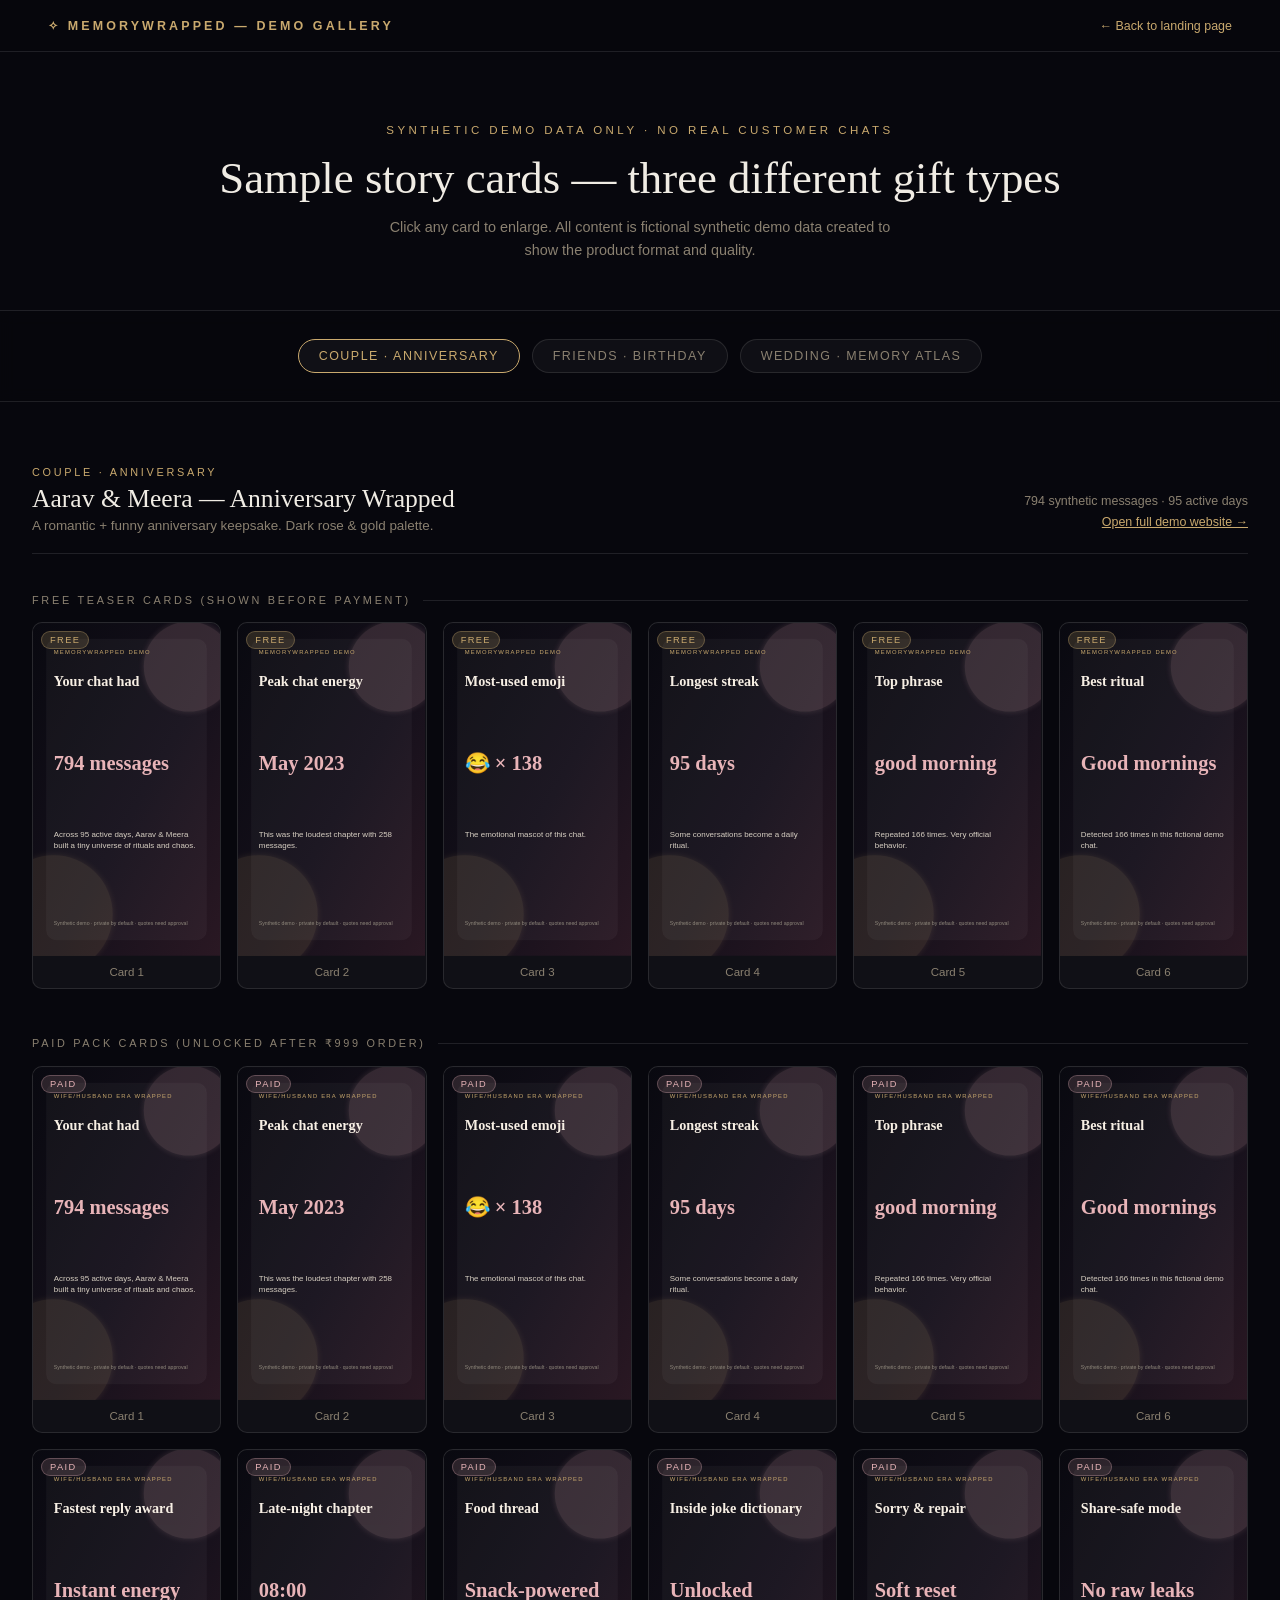
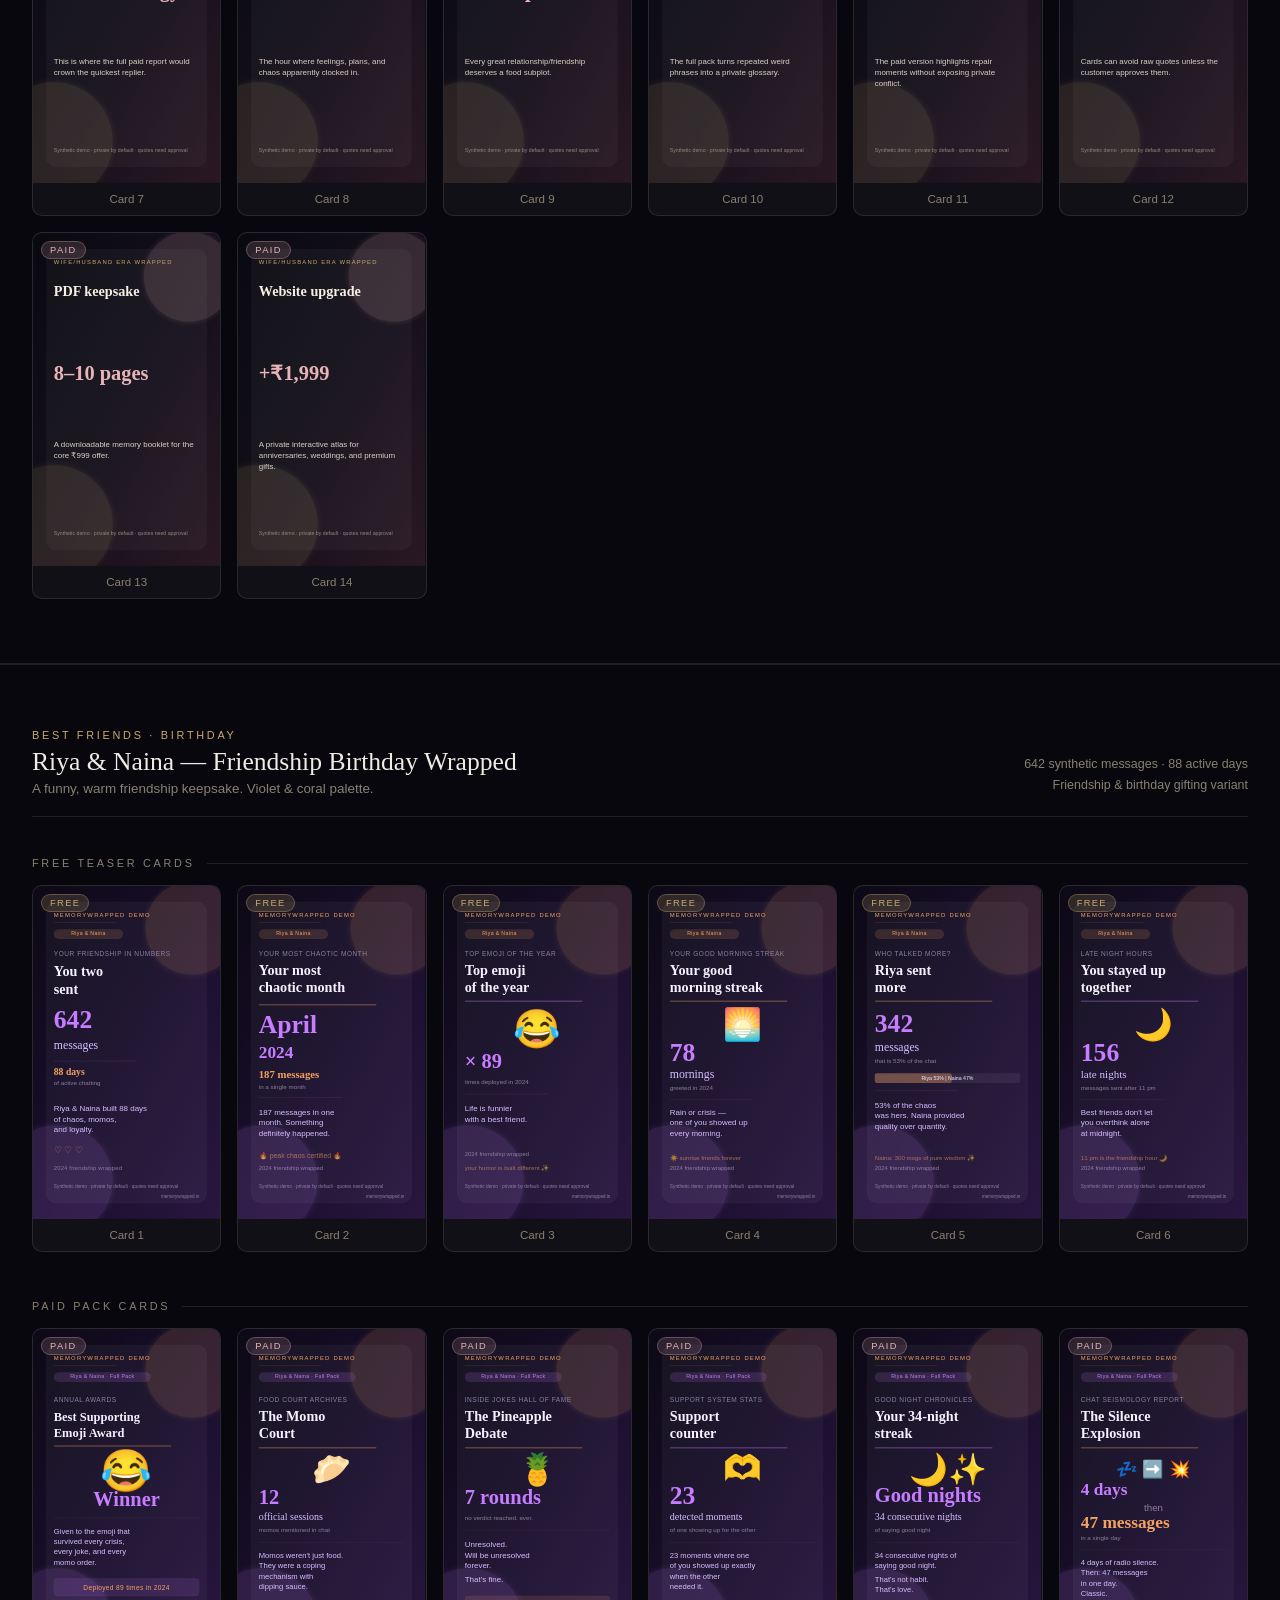
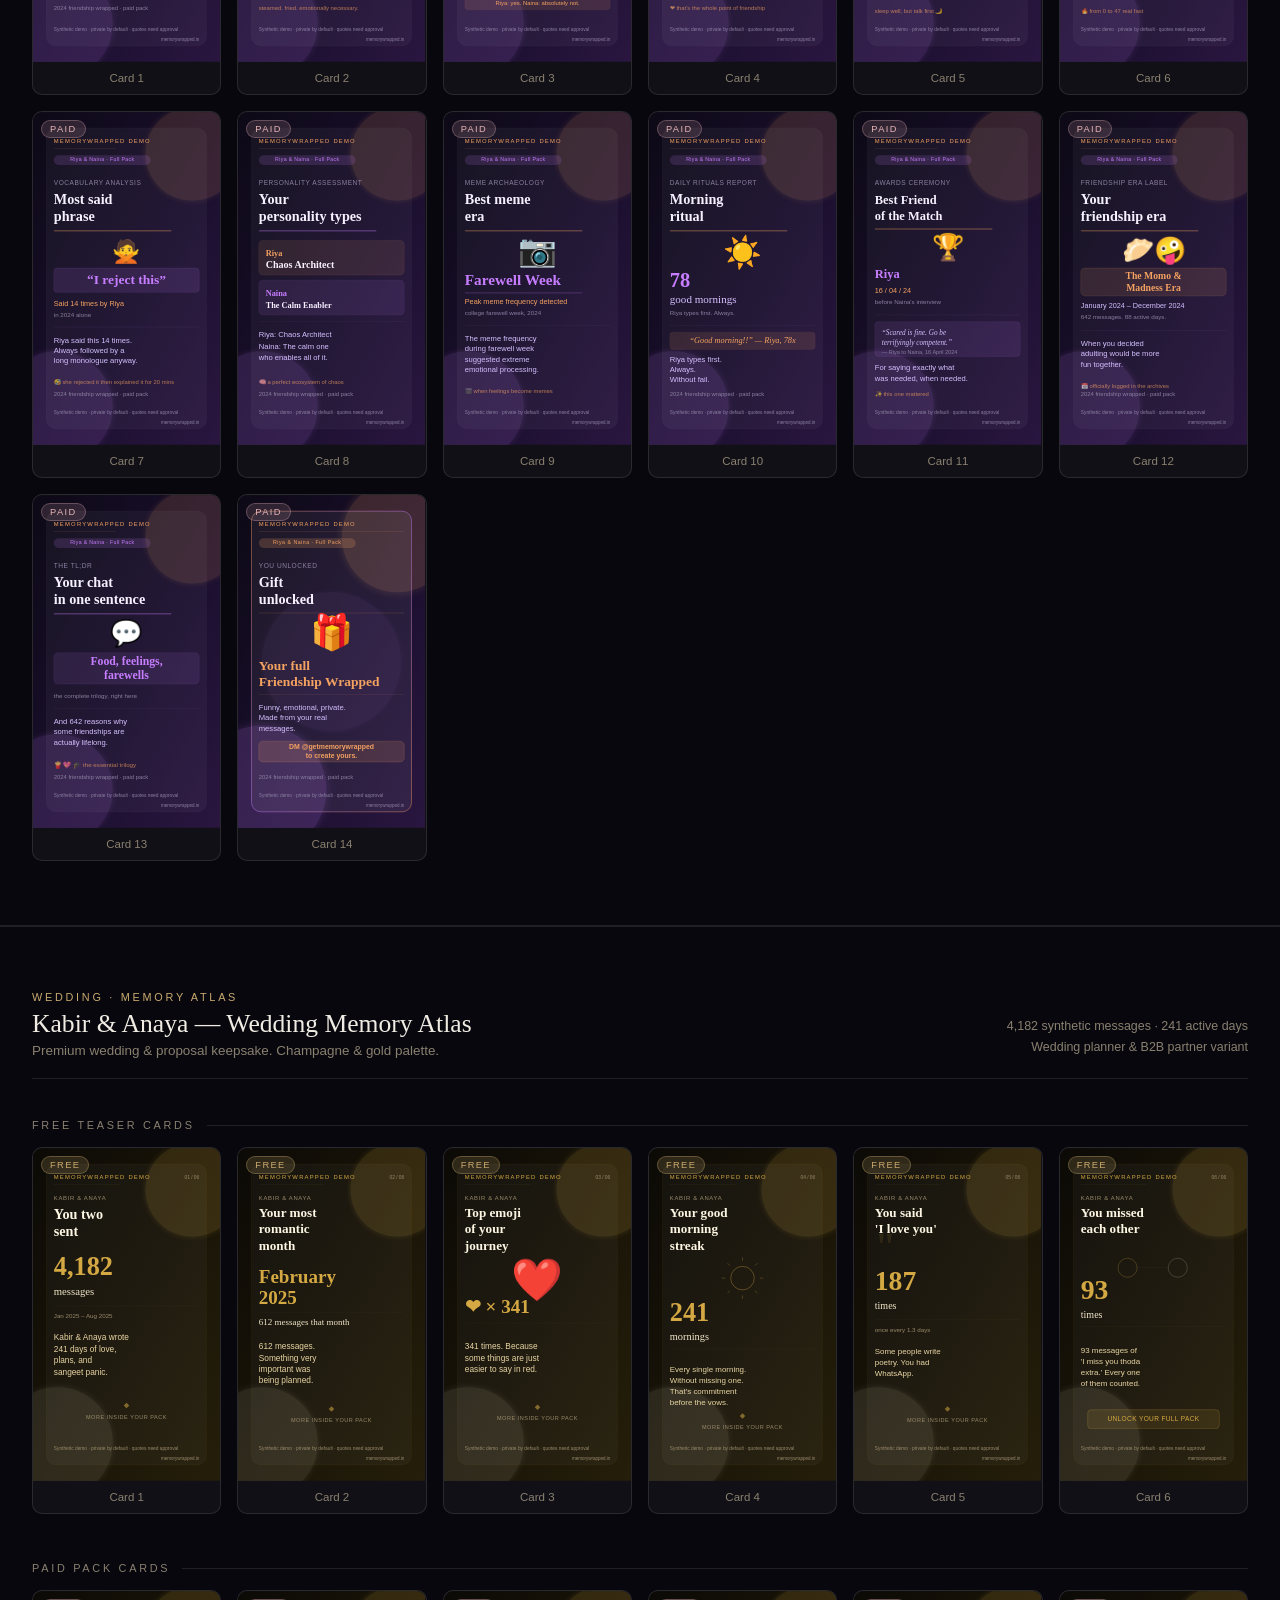
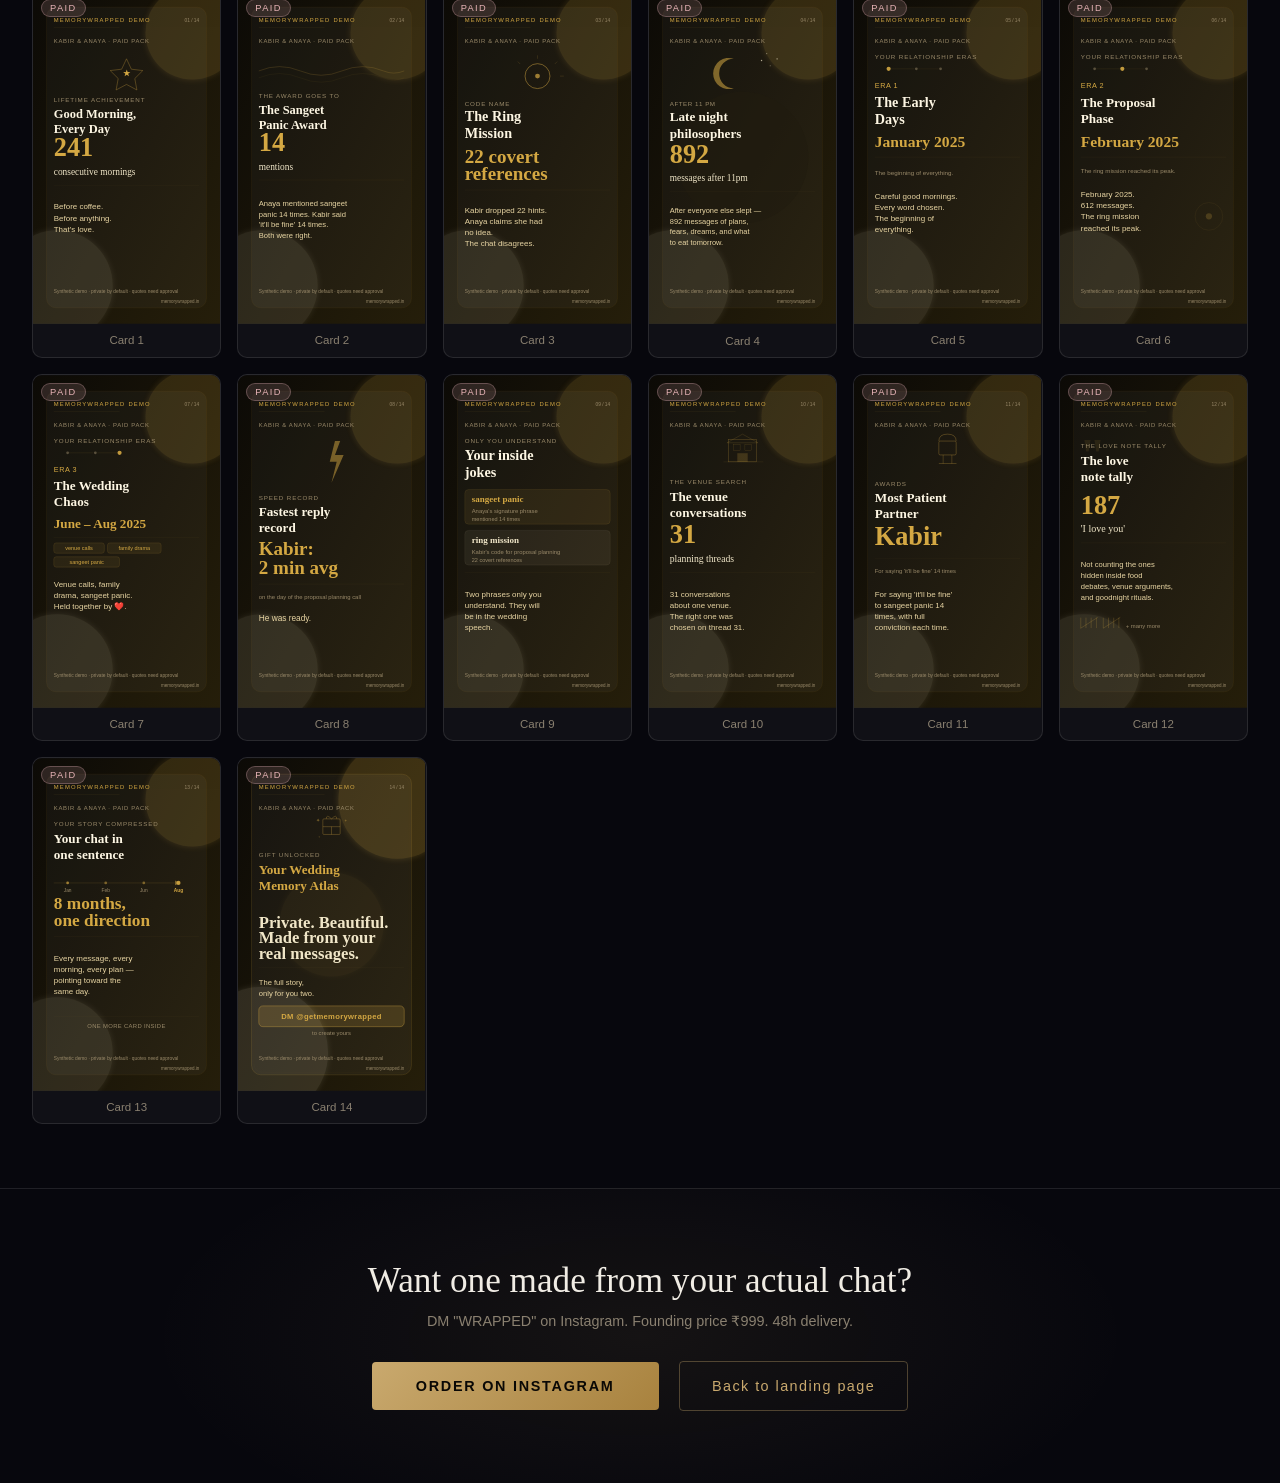
==== card_gallery.html @ 7d60120f "MemoryWrapped demo site — landing page, card gallery, partner pitch, 60 story cards" ====
<!doctype html>
<html lang="en">
<head>
  <meta charset="utf-8"/>
  <meta name="viewport" content="width=device-width, initial-scale=1"/>
  <title>MemoryWrapped — Sample Card Gallery</title>
  <meta name="description" content="Sample story cards from MemoryWrapped — all synthetic demo data. See what your WhatsApp Wrapped could look like."/>
  <style>
    :root {
      --gold: #c9a96e;
      --rose: #e8b4b8;
      --bg: #07070d;
      --card-bg: rgba(255,255,255,0.04);
      --card-border: rgba(255,255,255,0.10);
      --text: #f0ece4;
      --muted: #8a8070;
    }
    *, *::before, *::after { box-sizing: border-box; margin: 0; padding: 0; }
    html { scroll-behavior: smooth; }
    body { background: var(--bg); color: var(--text); font-family: 'Arial', sans-serif; }

    nav {
      position: sticky; top: 0; z-index: 100;
      background: rgba(7,7,13,0.94); backdrop-filter: blur(12px);
      border-bottom: 1px solid var(--card-border);
      padding: 18px 48px;
      display: flex; justify-content: space-between; align-items: center;
    }
    .nav-brand { font-size: 0.78rem; letter-spacing: 0.25em; text-transform: uppercase; color: var(--gold); font-weight: 700; }
    .nav-right { font-size: 0.78rem; color: var(--muted); }
    .nav-right a { color: var(--gold); text-decoration: none; }

    .page-hero {
      text-align: center; padding: 72px 24px 48px;
      border-bottom: 1px solid var(--card-border);
    }
    .page-hero .eyebrow {
      font-size: 0.72rem; letter-spacing: 0.3em; text-transform: uppercase;
      color: var(--gold); margin-bottom: 16px; display: block;
    }
    .page-hero h1 { font-family: 'Georgia', serif; font-size: clamp(1.8rem, 4vw, 2.8rem); font-weight: 400; margin-bottom: 12px; }
    .page-hero p { font-size: 0.9rem; color: var(--muted); max-width: 520px; margin: 0 auto; line-height: 1.6; }

    .gallery-nav {
      display: flex; gap: 12px; flex-wrap: wrap; justify-content: center;
      padding: 28px 24px; border-bottom: 1px solid var(--card-border);
      position: sticky; top: 57px; z-index: 90;
      background: rgba(7,7,13,0.92); backdrop-filter: blur(8px);
    }
    .tab-btn {
      background: var(--card-bg); border: 1px solid var(--card-border);
      color: var(--muted); font-size: 0.78rem; letter-spacing: 0.12em;
      text-transform: uppercase; padding: 9px 20px; border-radius: 40px;
      cursor: pointer; transition: all 0.2s; text-decoration: none;
    }
    .tab-btn:hover, .tab-btn.active { border-color: var(--gold); color: var(--gold); }

    .pack-section { padding: 64px 32px; max-width: 1300px; margin: 0 auto; }
    .pack-header {
      display: flex; align-items: flex-end; justify-content: space-between;
      flex-wrap: wrap; gap: 16px; margin-bottom: 32px;
      padding-bottom: 20px; border-bottom: 1px solid var(--card-border);
    }
    .pack-header-left .tag {
      font-size: 0.68rem; letter-spacing: 0.25em; text-transform: uppercase;
      color: var(--gold); display: block; margin-bottom: 6px;
    }
    .pack-header-left h2 { font-family: 'Georgia', serif; font-size: 1.6rem; font-weight: 400; }
    .pack-header-left p { font-size: 0.84rem; color: var(--muted); margin-top: 4px; }
    .pack-meta { font-size: 0.78rem; color: var(--muted); text-align: right; line-height: 1.7; }

    .tier-label {
      font-size: 0.68rem; letter-spacing: 0.25em; text-transform: uppercase;
      color: var(--muted); margin: 40px 0 16px;
      display: flex; align-items: center; gap: 12px;
    }
    .tier-label::after { content: ''; flex: 1; height: 1px; background: var(--card-border); }

    .cards-grid {
      display: grid;
      grid-template-columns: repeat(auto-fill, minmax(180px, 1fr));
      gap: 16px;
    }
    .card-item {
      background: var(--card-bg); border: 1px solid var(--card-border);
      border-radius: 10px; overflow: hidden;
      transition: border-color 0.2s, transform 0.2s;
      cursor: pointer; position: relative;
    }
    .card-item:hover { border-color: rgba(201,169,110,0.4); transform: translateY(-3px); }
    .card-item img {
      width: 100%; display: block;
    }
    .card-item object {
      width: 100%; aspect-ratio: 9/16; display: block; pointer-events: none;
    }
    .card-caption {
      padding: 10px 12px;
      font-size: 0.72rem; color: var(--muted); text-align: center;
    }
    .card-free-badge {
      position: absolute; top: 8px; left: 8px;
      background: rgba(201,169,110,0.18); border: 1px solid rgba(201,169,110,0.35);
      color: var(--gold); font-size: 0.58rem; letter-spacing: 0.15em;
      text-transform: uppercase; padding: 3px 8px; border-radius: 12px;
    }
    .card-paid-badge {
      position: absolute; top: 8px; left: 8px;
      background: rgba(232,180,184,0.15); border: 1px solid rgba(232,180,184,0.3);
      color: var(--rose); font-size: 0.58rem; letter-spacing: 0.15em;
      text-transform: uppercase; padding: 3px 8px; border-radius: 12px;
    }

    /* MODAL */
    .modal-overlay {
      display: none; position: fixed; inset: 0; z-index: 1000;
      background: rgba(0,0,0,0.88); backdrop-filter: blur(6px);
      align-items: center; justify-content: center; padding: 20px;
    }
    .modal-overlay.open { display: flex; }
    .modal-inner {
      position: relative; max-height: 90vh; display: flex; align-items: center;
    }
    .modal-inner object, .modal-inner img {
      max-height: 85vh; max-width: 90vw;
      border-radius: 10px; display: block;
    }
    .modal-close {
      position: absolute; top: -16px; right: -16px;
      width: 36px; height: 36px; border-radius: 50%;
      background: rgba(255,255,255,0.12); border: 1px solid rgba(255,255,255,0.2);
      color: var(--text); font-size: 1rem; cursor: pointer;
      display: flex; align-items: center; justify-content: center;
    }
    .modal-prev, .modal-next {
      position: fixed; top: 50%; transform: translateY(-50%);
      width: 44px; height: 44px; border-radius: 50%;
      background: rgba(255,255,255,0.1); border: 1px solid rgba(255,255,255,0.15);
      color: var(--text); font-size: 1.2rem; cursor: pointer;
      display: flex; align-items: center; justify-content: center;
      transition: background 0.2s;
    }
    .modal-prev { left: 16px; }
    .modal-next { right: 16px; }
    .modal-prev:hover, .modal-next:hover { background: rgba(255,255,255,0.2); }

    /* SEPARATOR */
    .pack-divider { border: none; border-top: 2px solid var(--card-border); margin: 0; }

    /* CTA STRIP */
    .cta-strip {
      text-align: center; padding: 72px 24px;
      background: radial-gradient(ellipse 700px 300px at 50% 50%, rgba(201,169,110,0.07) 0%, transparent 70%);
      border-top: 1px solid var(--card-border);
    }
    .cta-strip h2 { font-family: 'Georgia', serif; font-size: clamp(1.5rem, 3vw, 2.2rem); font-weight: 400; margin-bottom: 12px; }
    .cta-strip p { font-size: 0.9rem; color: var(--muted); margin-bottom: 32px; }
    .btn-gold {
      display: inline-block;
      background: linear-gradient(135deg, var(--gold), #a8823e);
      color: #0a0805; font-size: 0.9rem; font-weight: 700;
      letter-spacing: 0.12em; text-transform: uppercase;
      padding: 16px 44px; border-radius: 4px;
      text-decoration: none; transition: opacity 0.2s;
    }
    .btn-gold:hover { opacity: 0.88; }
    .btn-secondary-sm {
      display: inline-block; margin-left: 16px;
      border: 1px solid rgba(201,169,110,0.35); color: var(--gold);
      font-size: 0.9rem; letter-spacing: 0.1em;
      padding: 16px 32px; border-radius: 4px;
      text-decoration: none; transition: border-color 0.2s;
    }
    .btn-secondary-sm:hover { border-color: var(--gold); }

    @media(max-width:600px) {
      nav { padding: 16px 20px; }
      .pack-section { padding: 48px 16px; }
      .cards-grid { grid-template-columns: repeat(auto-fill, minmax(140px, 1fr)); gap: 12px; }
      .btn-secondary-sm { margin-left: 0; margin-top: 12px; }
    }
  </style>
</head>
<body>

<nav>
  <div class="nav-brand">✧ MemoryWrapped — Demo Gallery</div>
  <div class="nav-right"><a href="index.html">← Back to landing page</a></div>
</nav>

<div class="page-hero">
  <span class="eyebrow">Synthetic demo data only · No real customer chats</span>
  <h1>Sample story cards — three different gift types</h1>
  <p>Click any card to enlarge. All content is fictional synthetic demo data created to show the product format and quality.</p>
</div>

<div class="gallery-nav">
  <a href="#aarav-meera" class="tab-btn active">Couple · Anniversary</a>
  <a href="#riya-naina" class="tab-btn">Friends · Birthday</a>
  <a href="#kabir-anaya" class="tab-btn">Wedding · Memory Atlas</a>
</div>

<!-- ============ AARAV & MEERA — ANNIVERSARY ============ -->
<section class="pack-section" id="aarav-meera">
  <div class="pack-header">
    <div class="pack-header-left">
      <span class="tag">Couple · Anniversary</span>
      <h2>Aarav & Meera — Anniversary Wrapped</h2>
      <p>A romantic + funny anniversary keepsake. Dark rose &amp; gold palette.</p>
    </div>
    <div class="pack-meta">
      794 synthetic messages · 95 active days<br/>
      <a href="samples/generated_outputs/aarav_meera_anniversary/site/index.html" target="_blank" style="color:var(--gold);">Open full demo website →</a>
    </div>
  </div>

  <div class="tier-label">Free teaser cards (shown before payment)</div>
  <div class="cards-grid" id="am-free-grid">
    <!-- Populated by JS -->
  </div>

  <div class="tier-label" style="margin-top:48px;">Paid pack cards (unlocked after ₹999 order)</div>
  <div class="cards-grid" id="am-paid-grid">
    <!-- Populated by JS -->
  </div>
</section>

<hr class="pack-divider"/>

<!-- ============ RIYA & NAINA — FRIENDSHIP ============ -->
<section class="pack-section" id="riya-naina">
  <div class="pack-header">
    <div class="pack-header-left">
      <span class="tag">Best Friends · Birthday</span>
      <h2>Riya & Naina — Friendship Birthday Wrapped</h2>
      <p>A funny, warm friendship keepsake. Violet &amp; coral palette.</p>
    </div>
    <div class="pack-meta">
      642 synthetic messages · 88 active days<br/>
      Friendship &amp; birthday gifting variant
    </div>
  </div>

  <div class="tier-label">Free teaser cards</div>
  <div class="cards-grid" id="rn-free-grid"></div>

  <div class="tier-label" style="margin-top:48px;">Paid pack cards</div>
  <div class="cards-grid" id="rn-paid-grid"></div>
</section>

<hr class="pack-divider"/>

<!-- ============ KABIR & ANAYA — WEDDING ============ -->
<section class="pack-section" id="kabir-anaya">
  <div class="pack-header">
    <div class="pack-header-left">
      <span class="tag">Wedding · Memory Atlas</span>
      <h2>Kabir & Anaya — Wedding Memory Atlas</h2>
      <p>Premium wedding &amp; proposal keepsake. Champagne &amp; gold palette.</p>
    </div>
    <div class="pack-meta">
      4,182 synthetic messages · 241 active days<br/>
      Wedding planner &amp; B2B partner variant
    </div>
  </div>

  <div class="tier-label">Free teaser cards</div>
  <div class="cards-grid" id="ka-free-grid"></div>

  <div class="tier-label" style="margin-top:48px;">Paid pack cards</div>
  <div class="cards-grid" id="ka-paid-grid"></div>
</section>

<!-- CTA STRIP -->
<div class="cta-strip">
  <h2>Want one made from your actual chat?</h2>
  <p>DM "WRAPPED" on Instagram. Founding price ₹999. 48h delivery.</p>
  <a href="https://instagram.com/getmemorywrapped" target="_blank" class="btn-gold">Order on Instagram</a>
  <a href="index.html" class="btn-secondary-sm">Back to landing page</a>
</div>

<!-- MODAL -->
<div class="modal-overlay" id="modal" onclick="closeModal(event)">
  <button class="modal-prev" onclick="modalNav(-1); event.stopPropagation()">&#8592;</button>
  <div class="modal-inner">
    <button class="modal-close" onclick="closeModal()">✕</button>
    <object id="modal-obj" type="image/svg+xml" style="max-height:85vh;max-width:min(480px,90vw);border-radius:10px;"></object>
  </div>
  <button class="modal-next" onclick="modalNav(1); event.stopPropagation()">&#8594;</button>
</div>

<script>
  const BASE = 'samples/generated_outputs/';
  const PACKS = {
    'am-free':  { base: BASE + 'aarav_meera_anniversary/cards/free_teaser/', count: 6,  tier: 'free' },
    'am-paid':  { base: BASE + 'aarav_meera_anniversary/cards/paid_pack/',   count: 14, tier: 'paid' },
    'rn-free':  { base: BASE + 'riya_naina_friendship_birthday/cards/free_teaser/', count: 6,  tier: 'free' },
    'rn-paid':  { base: BASE + 'riya_naina_friendship_birthday/cards/paid_pack/',   count: 14, tier: 'paid' },
    'ka-free':  { base: BASE + 'kabir_anaya_wedding/cards/free_teaser/', count: 6,  tier: 'free' },
    'ka-paid':  { base: BASE + 'kabir_anaya_wedding/cards/paid_pack/',   count: 14, tier: 'paid' },
  };

  const allSvgs = []; // flat list for modal navigation
  let modalIdx = 0;

  function pad(n) { return String(n).padStart(2,'0'); }

  function buildGrid(packKey) {
    const pack = PACKS[packKey];
    const grid = document.getElementById(packKey + '-grid');
    if (!grid) return;
    for (let i = 1; i <= pack.count; i++) {
      const src = pack.base + 'card_' + pad(i) + '.svg';
      const idx = allSvgs.length;
      allSvgs.push(src);

      const item = document.createElement('div');
      item.className = 'card-item';
      item.onclick = () => openModal(idx);

      const badge = document.createElement('div');
      badge.className = pack.tier === 'free' ? 'card-free-badge' : 'card-paid-badge';
      badge.textContent = pack.tier === 'free' ? 'FREE' : 'PAID';

      const obj = document.createElement('object');
      obj.type = 'image/svg+xml';
      obj.data = src;
      obj.style.cssText = 'width:100%;aspect-ratio:9/16;display:block;pointer-events:none;';

      // Fallback text if SVG not yet generated
      obj.innerHTML = '<div style="aspect-ratio:9/16;display:flex;align-items:center;justify-content:center;background:rgba(255,255,255,0.03);color:#5a5040;font-size:0.75rem;text-align:center;padding:12px;">Card ' + i + '<br/>(loading…)</div>';

      const cap = document.createElement('div');
      cap.className = 'card-caption';
      cap.textContent = 'Card ' + i;

      item.appendChild(badge);
      item.appendChild(obj);
      item.appendChild(cap);
      grid.appendChild(item);
    }
  }

  Object.keys(PACKS).forEach(buildGrid);

  function openModal(idx) {
    modalIdx = idx;
    document.getElementById('modal-obj').data = allSvgs[idx];
    document.getElementById('modal').classList.add('open');
  }
  function closeModal(e) {
    if (!e || e.target === document.getElementById('modal')) {
      document.getElementById('modal').classList.remove('open');
    }
  }
  function modalNav(dir) {
    modalIdx = (modalIdx + dir + allSvgs.length) % allSvgs.length;
    document.getElementById('modal-obj').data = allSvgs[modalIdx];
  }
  document.addEventListener('keydown', e => {
    if (e.key === 'Escape') closeModal();
    if (e.key === 'ArrowRight') modalNav(1);
    if (e.key === 'ArrowLeft') modalNav(-1);
  });

  // Sticky tab highlight on scroll
  const sections = ['aarav-meera','riya-naina','kabir-anaya'];
  const tabs = document.querySelectorAll('.tab-btn');
  window.addEventListener('scroll', () => {
    let current = sections[0];
    sections.forEach(id => {
      const el = document.getElementById(id);
      if (el && window.scrollY >= el.offsetTop - 120) current = id;
    });
    tabs.forEach(t => {
      t.classList.toggle('active', t.getAttribute('href') === '#' + current);
    });
  });
</script>
</body>
</html>
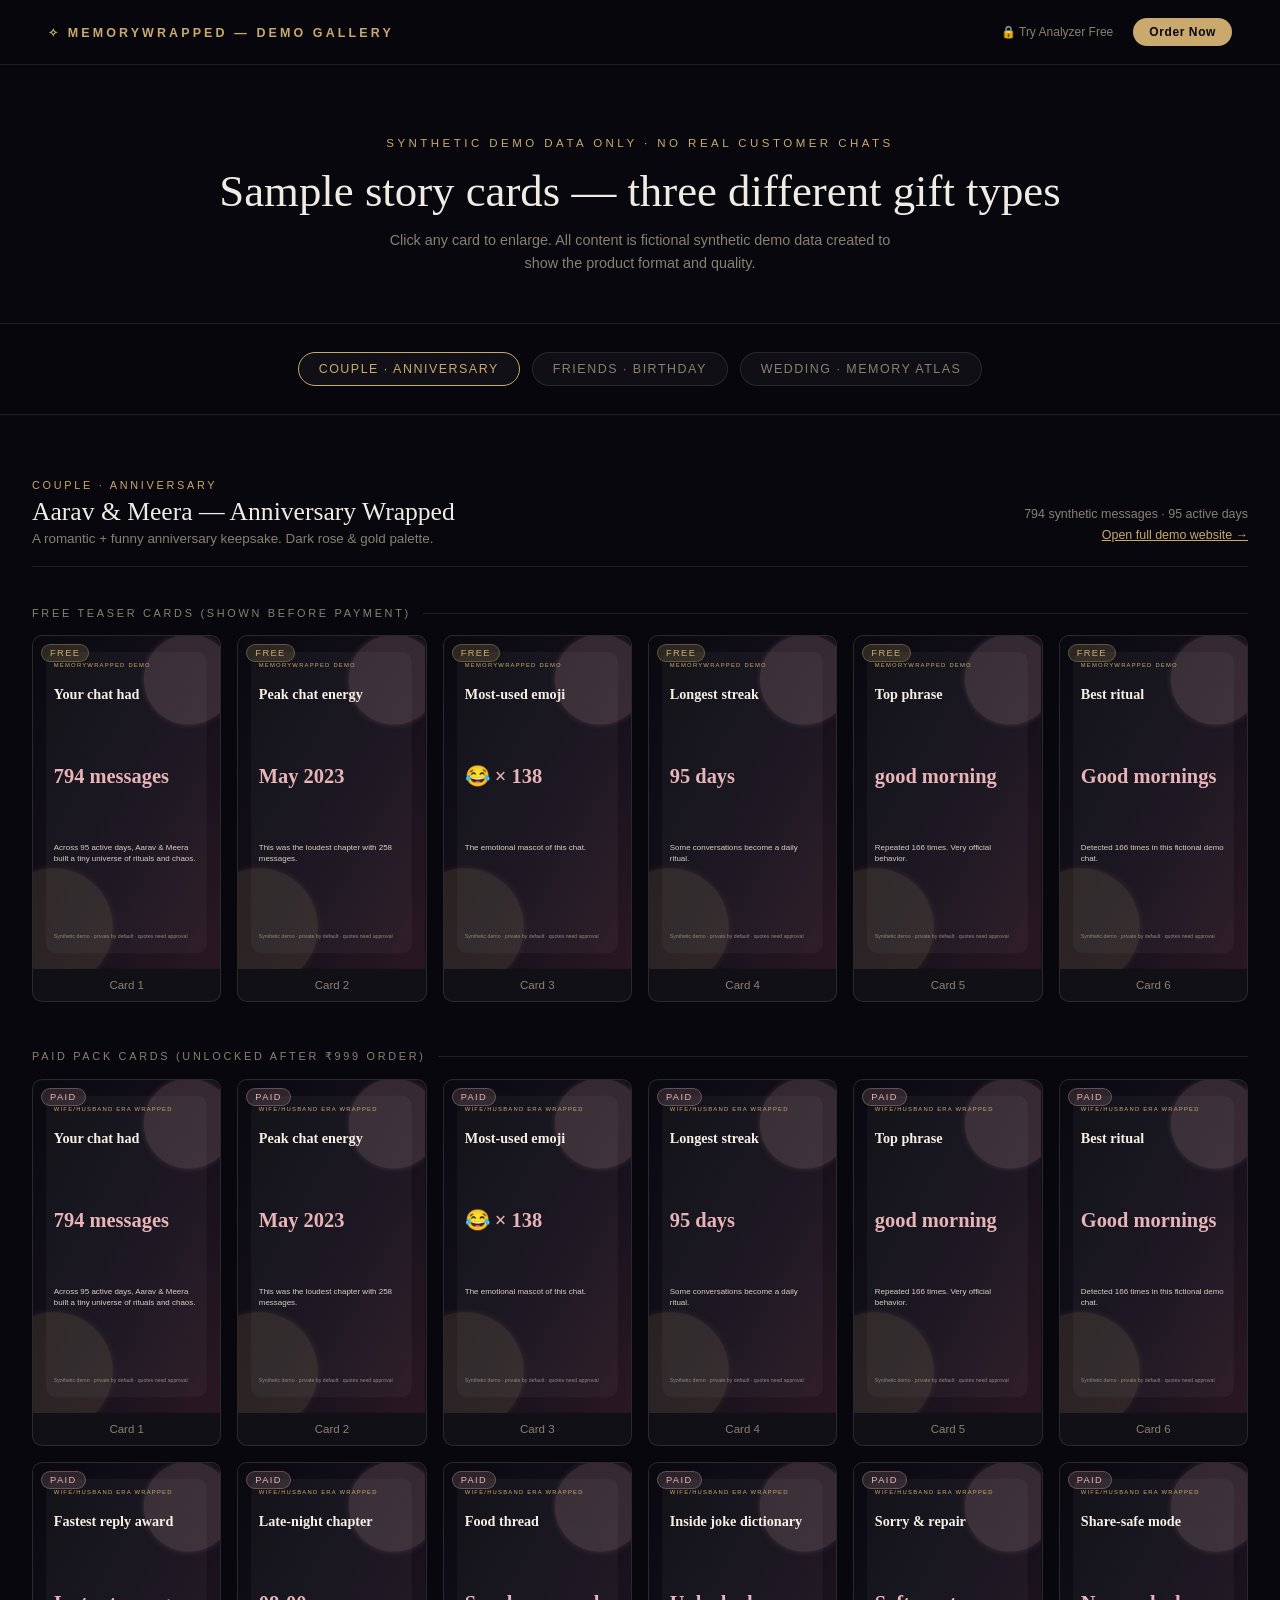
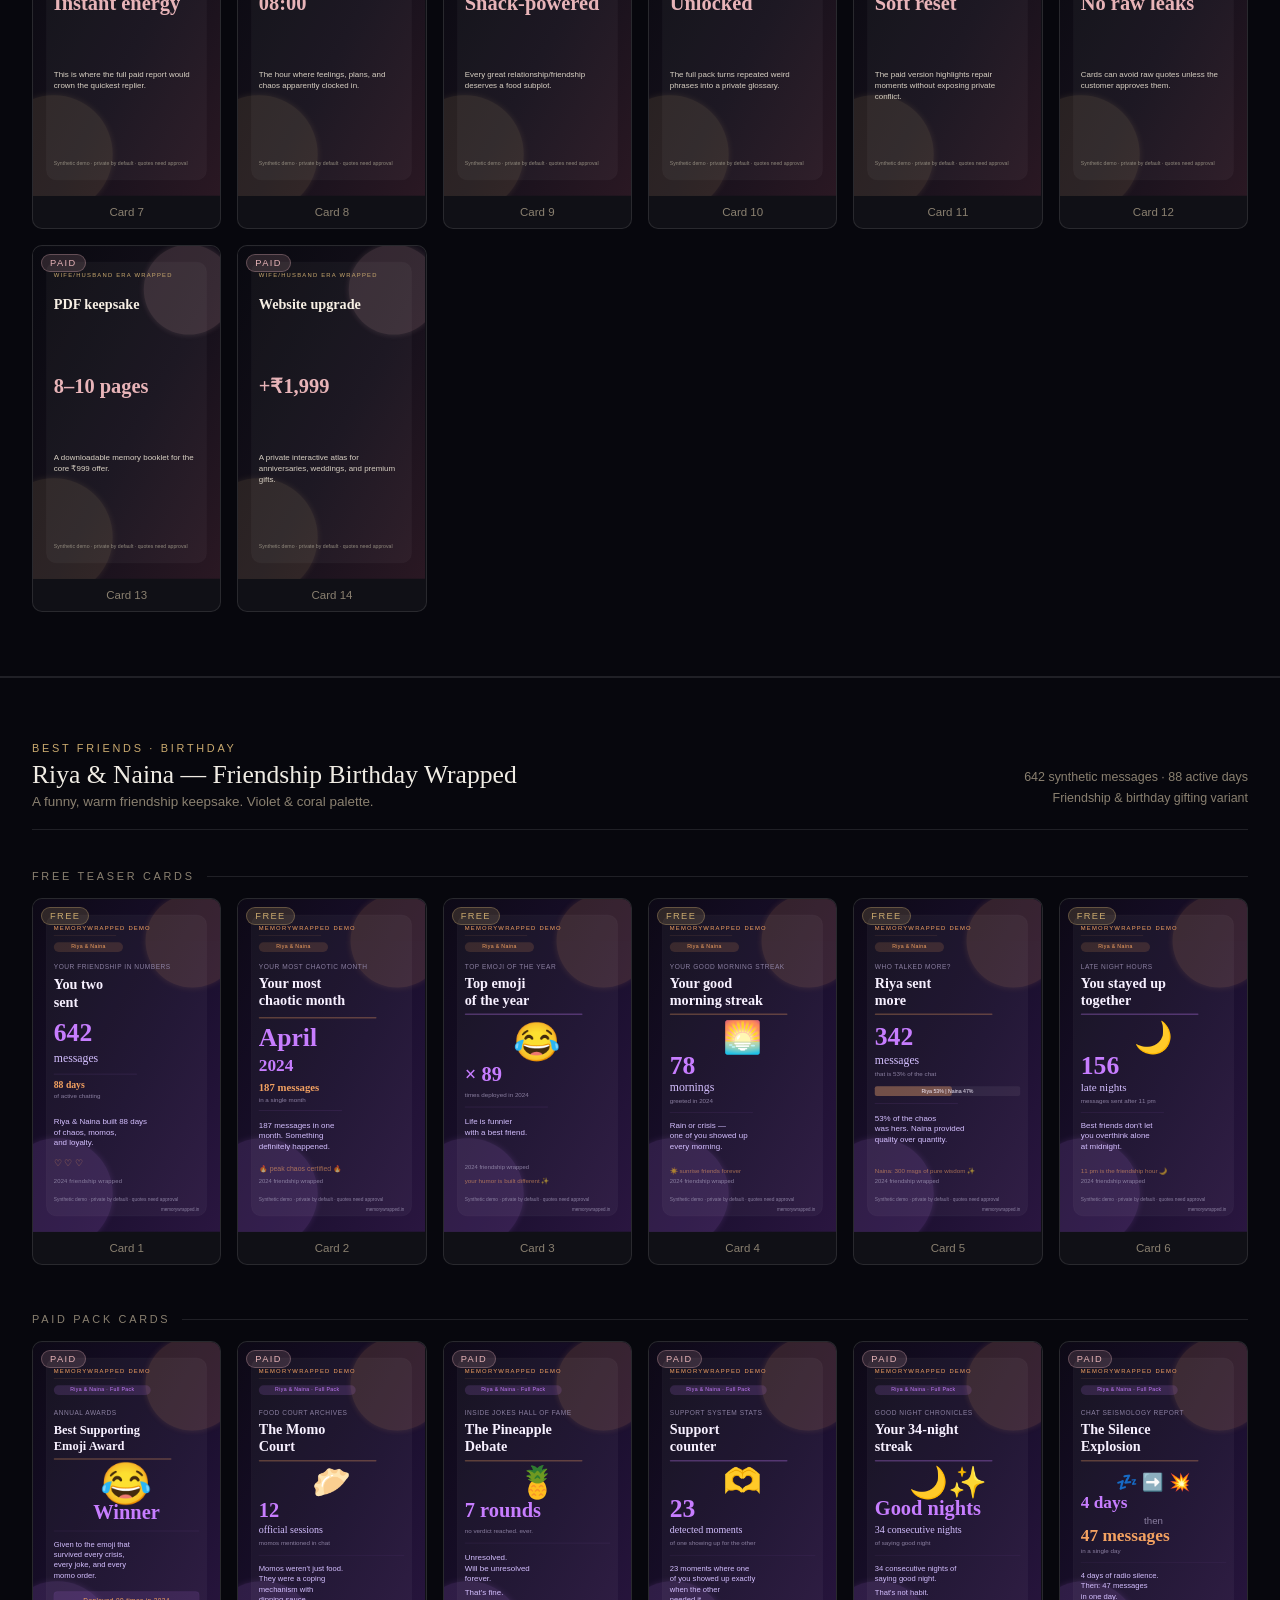
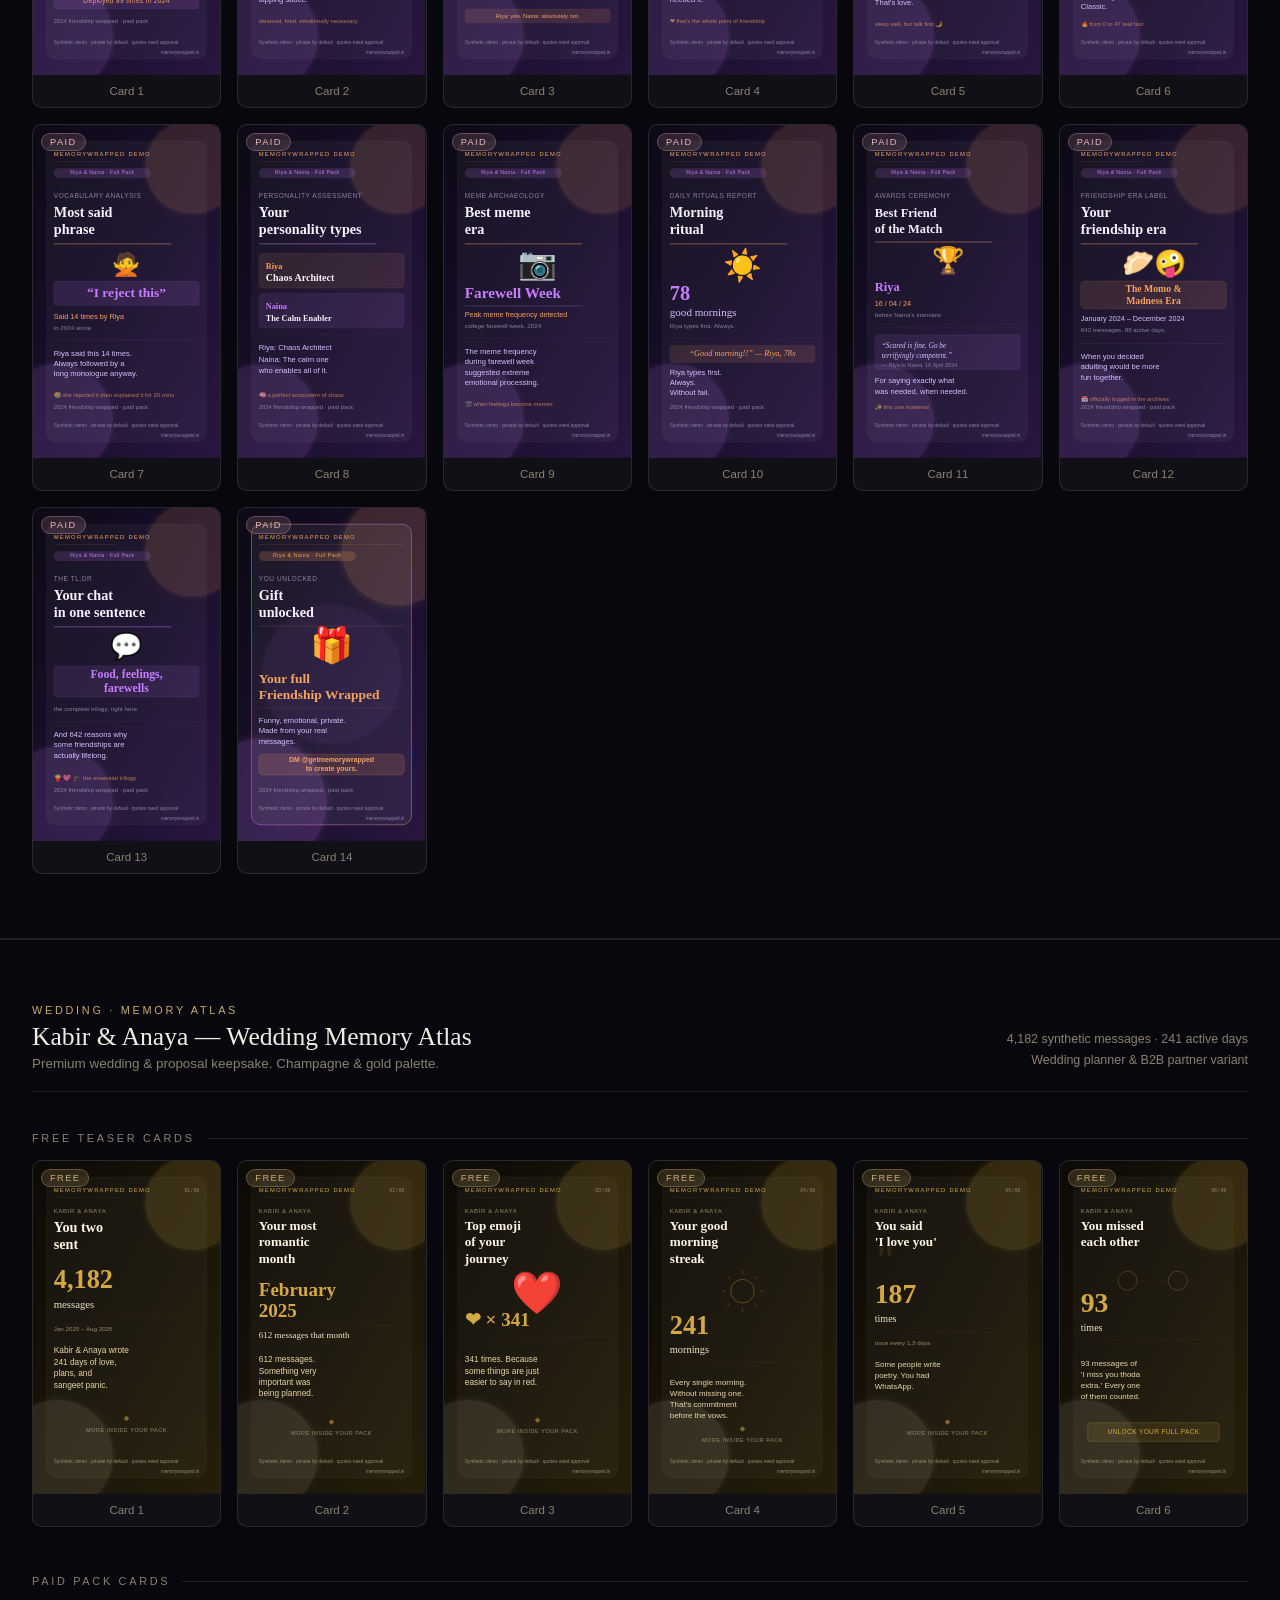
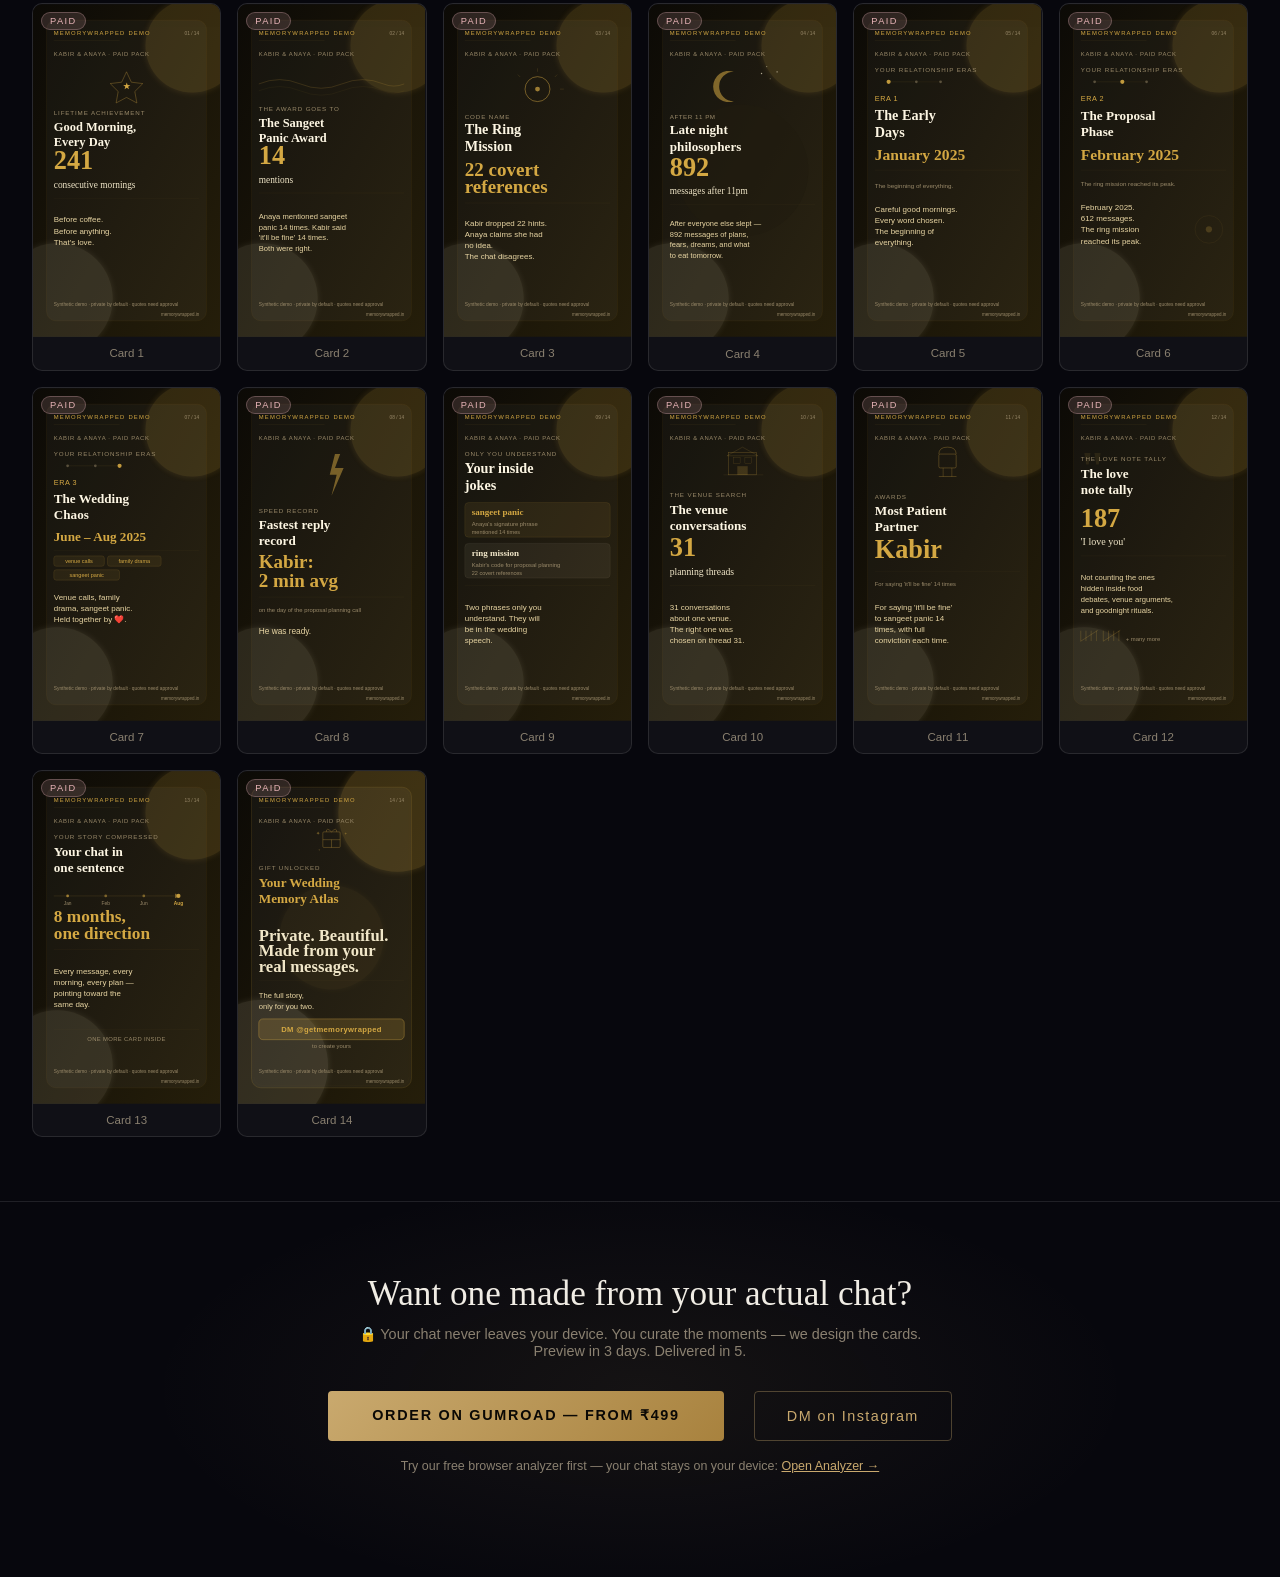
==== commit 3166c2cd: "Add Gumroad order links across landing page and gallery - card_gallery.html: Added Gumroad CTA butto" ====
--- a/card_gallery.html
+++ b/card_gallery.html
@@ -185,7 +185,10 @@
 
 <nav>
   <div class="nav-brand">✧ MemoryWrapped — Demo Gallery</div>
-  <div class="nav-right"><a href="index.html">← Back to landing page</a></div>
+  <div class="nav-right" style="display:flex;gap:20px;align-items:center;">
+    <a href="analyzer/" style="color:#8a8070;text-decoration:none;font-size:0.75rem;">🔒 Try Analyzer Free</a>
+    <a href="https://dewalwar.gumroad.com/l/mewjz" target="_blank" style="background:#c9a96e;color:#07070d;padding:7px 16px;border-radius:20px;text-decoration:none;font-size:0.75rem;font-weight:700;letter-spacing:0.05em;">Order Now</a>
+  </div>
 </nav>
 
 <div class="page-hero">
@@ -274,9 +277,12 @@
 <!-- CTA STRIP -->
 <div class="cta-strip">
   <h2>Want one made from your actual chat?</h2>
-  <p>DM "WRAPPED" on Instagram. Founding price ₹999. 48h delivery.</p>
-  <a href="https://instagram.com/getmemorywrapped" target="_blank" class="btn-gold">Order on Instagram</a>
-  <a href="index.html" class="btn-secondary-sm">Back to landing page</a>
+  <p>🔒 Your chat never leaves your device. You curate the moments — we design the cards.<br>Preview in 3 days. Delivered in 5.</p>
+  <div style="display:flex;gap:14px;flex-wrap:wrap;justify-content:center;margin-top:8px;">
+    <a href="https://dewalwar.gumroad.com/l/mewjz" target="_blank" class="btn-gold">Order on Gumroad — from ₹499</a>
+    <a href="https://instagram.com/getmemorywrapped" target="_blank" class="btn-secondary-sm">DM on Instagram</a>
+  </div>
+  <p style="margin-top:18px;font-size:0.78rem;color:#8a8070;">Try our free browser analyzer first — your chat stays on your device: <a href="analyzer/" target="_blank" style="color:#c9a96e;">Open Analyzer →</a></p>
 </div>
 
 <!-- MODAL -->
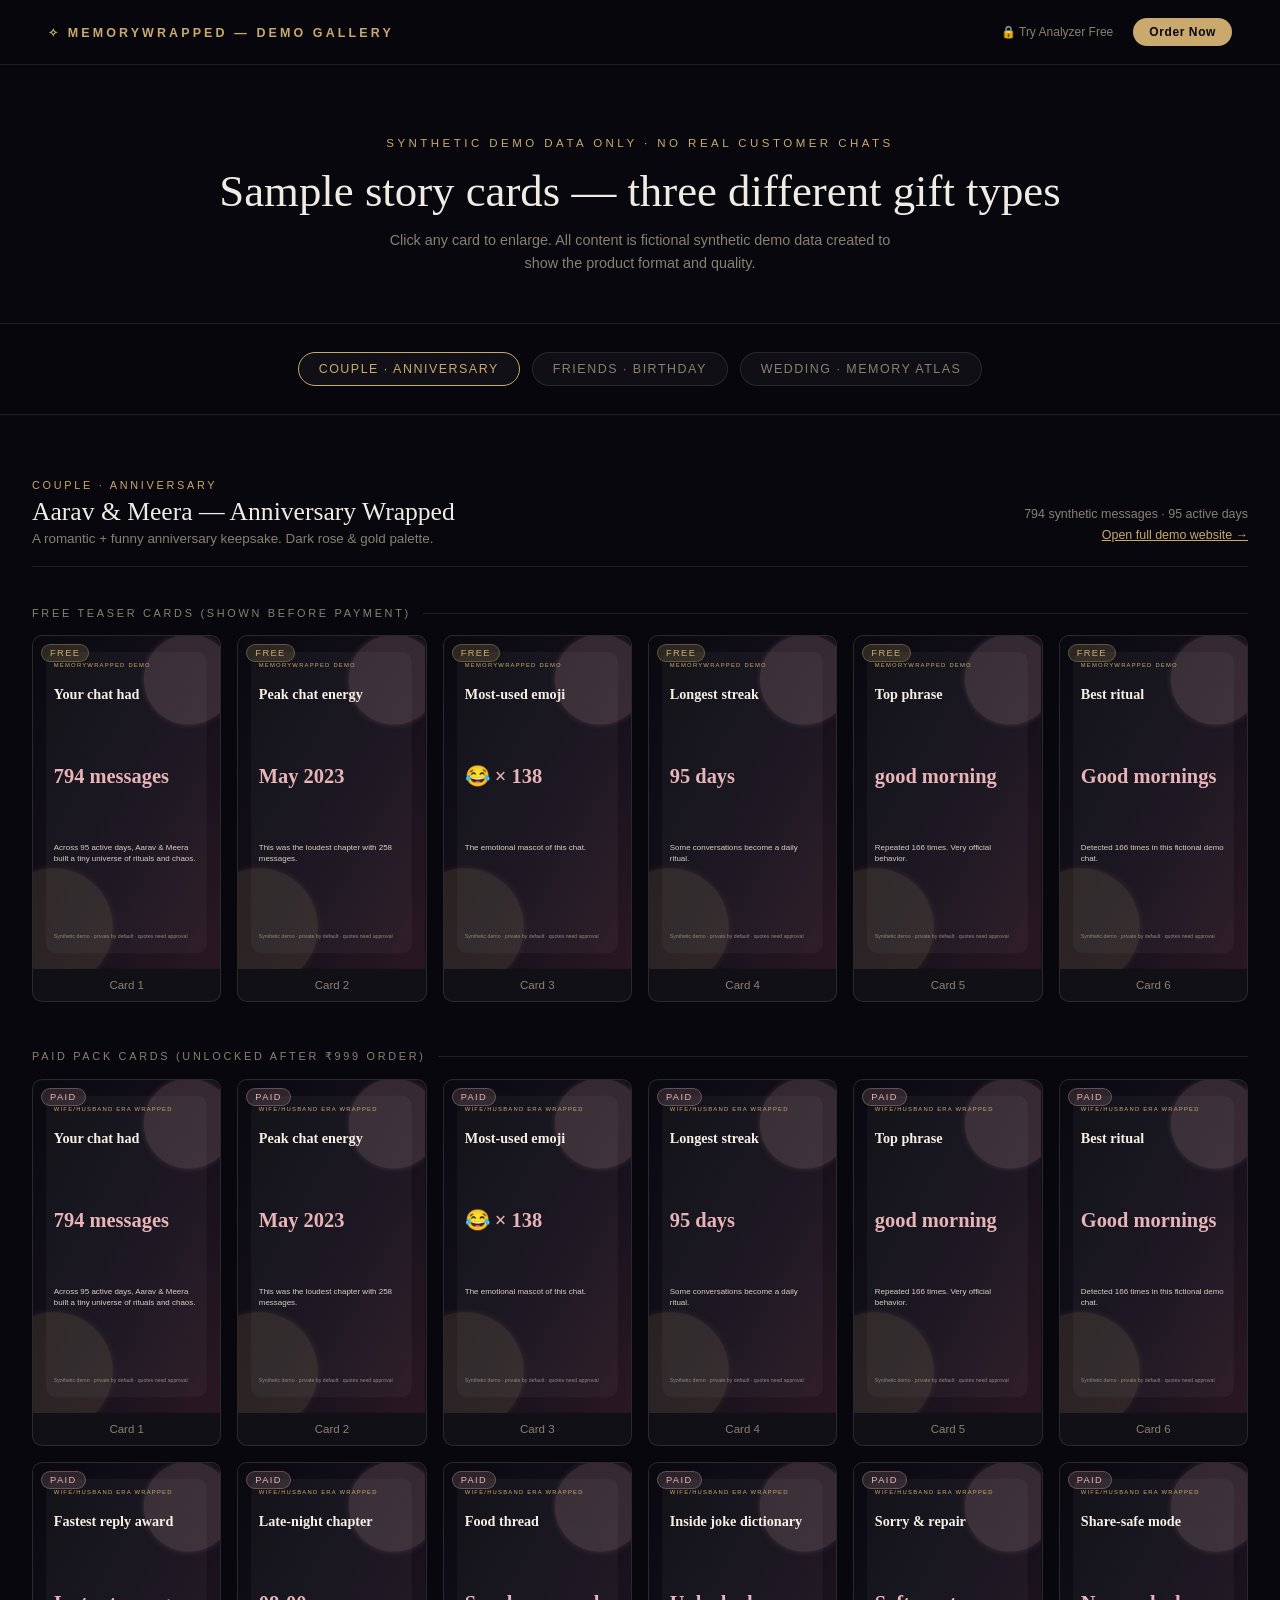
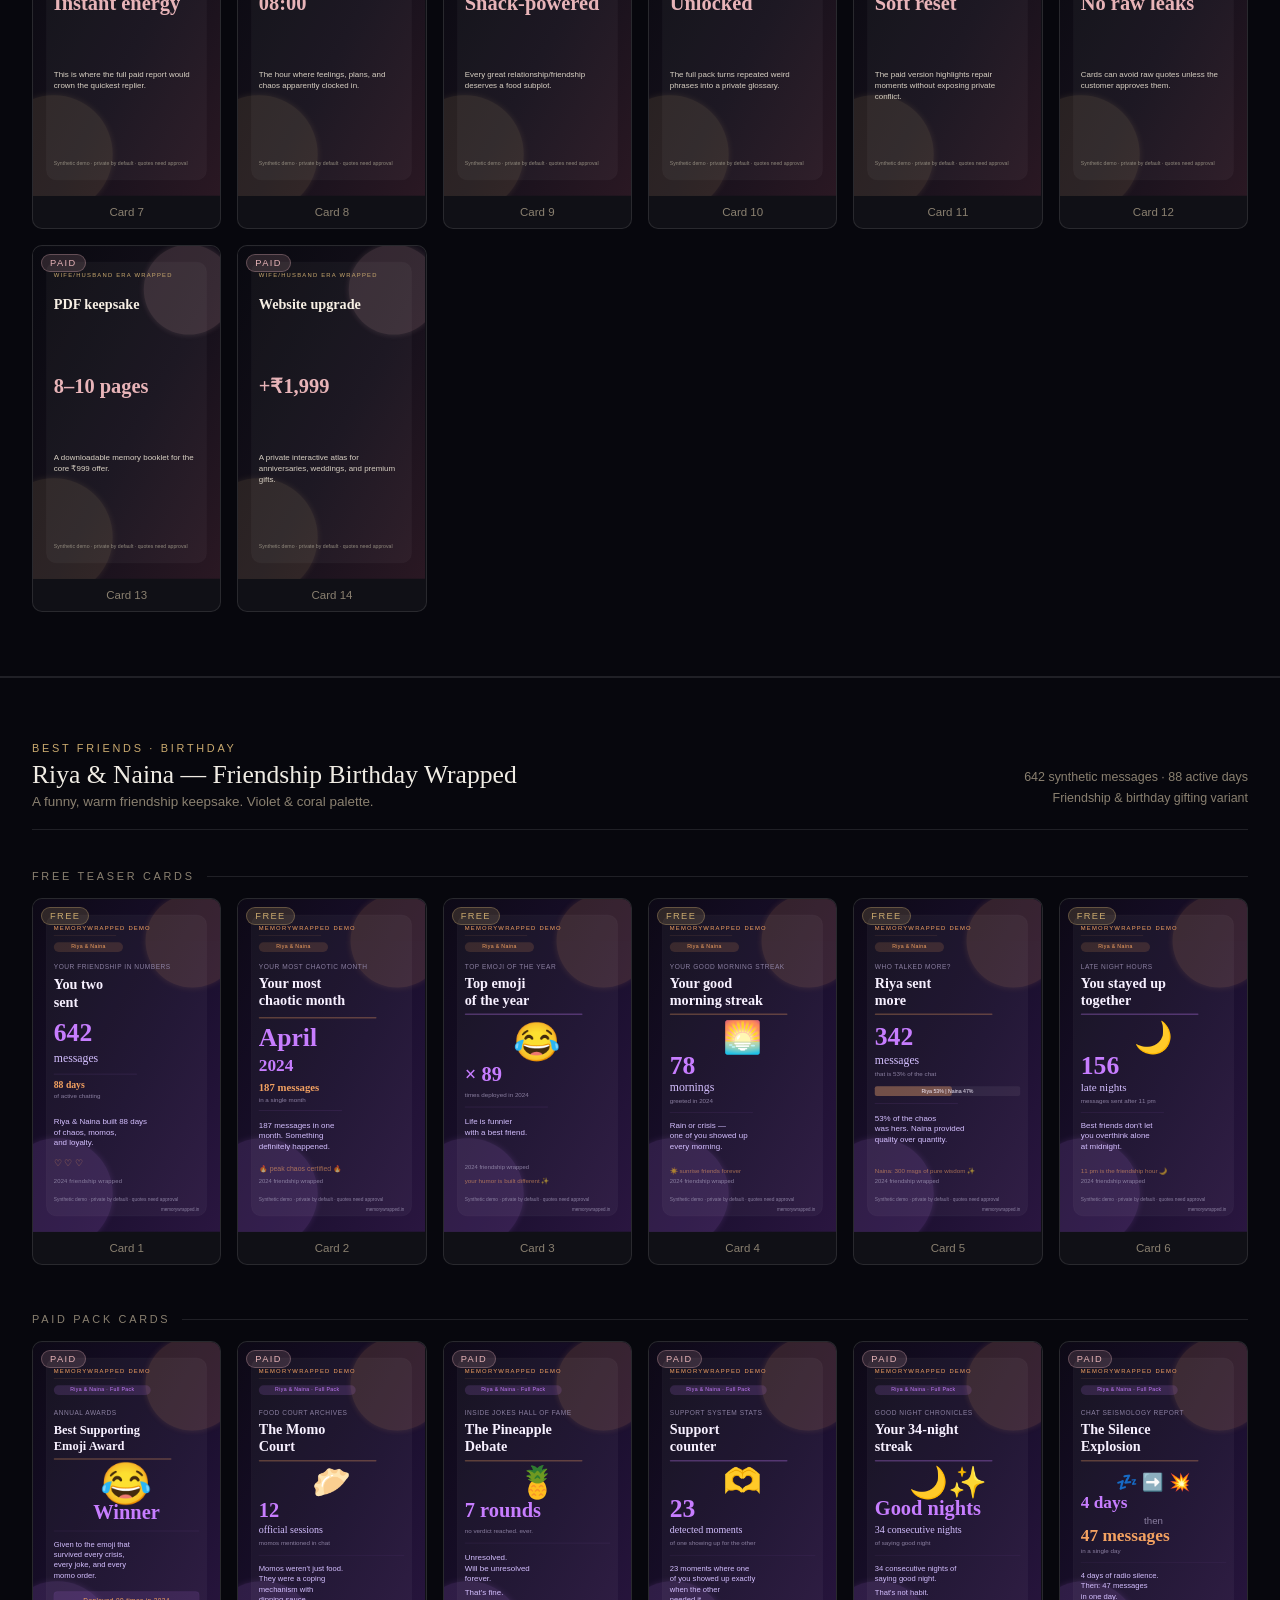
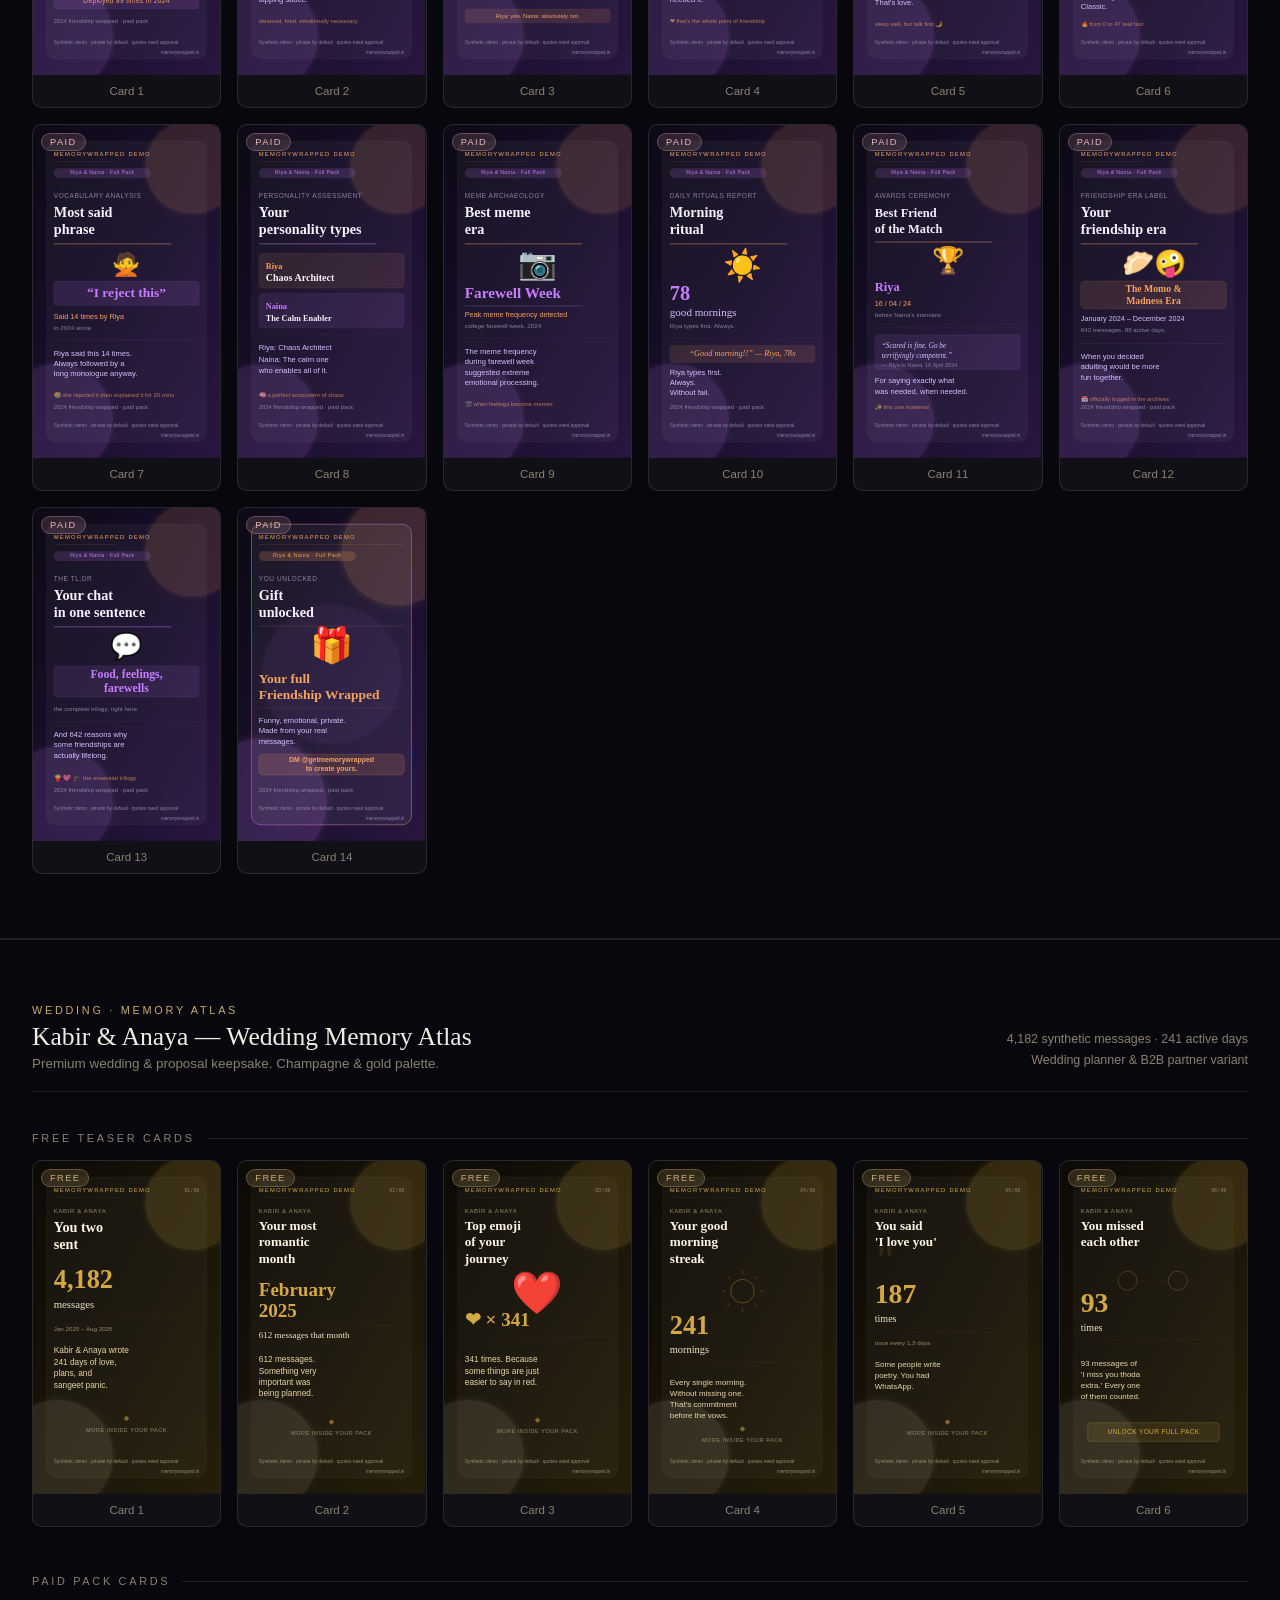
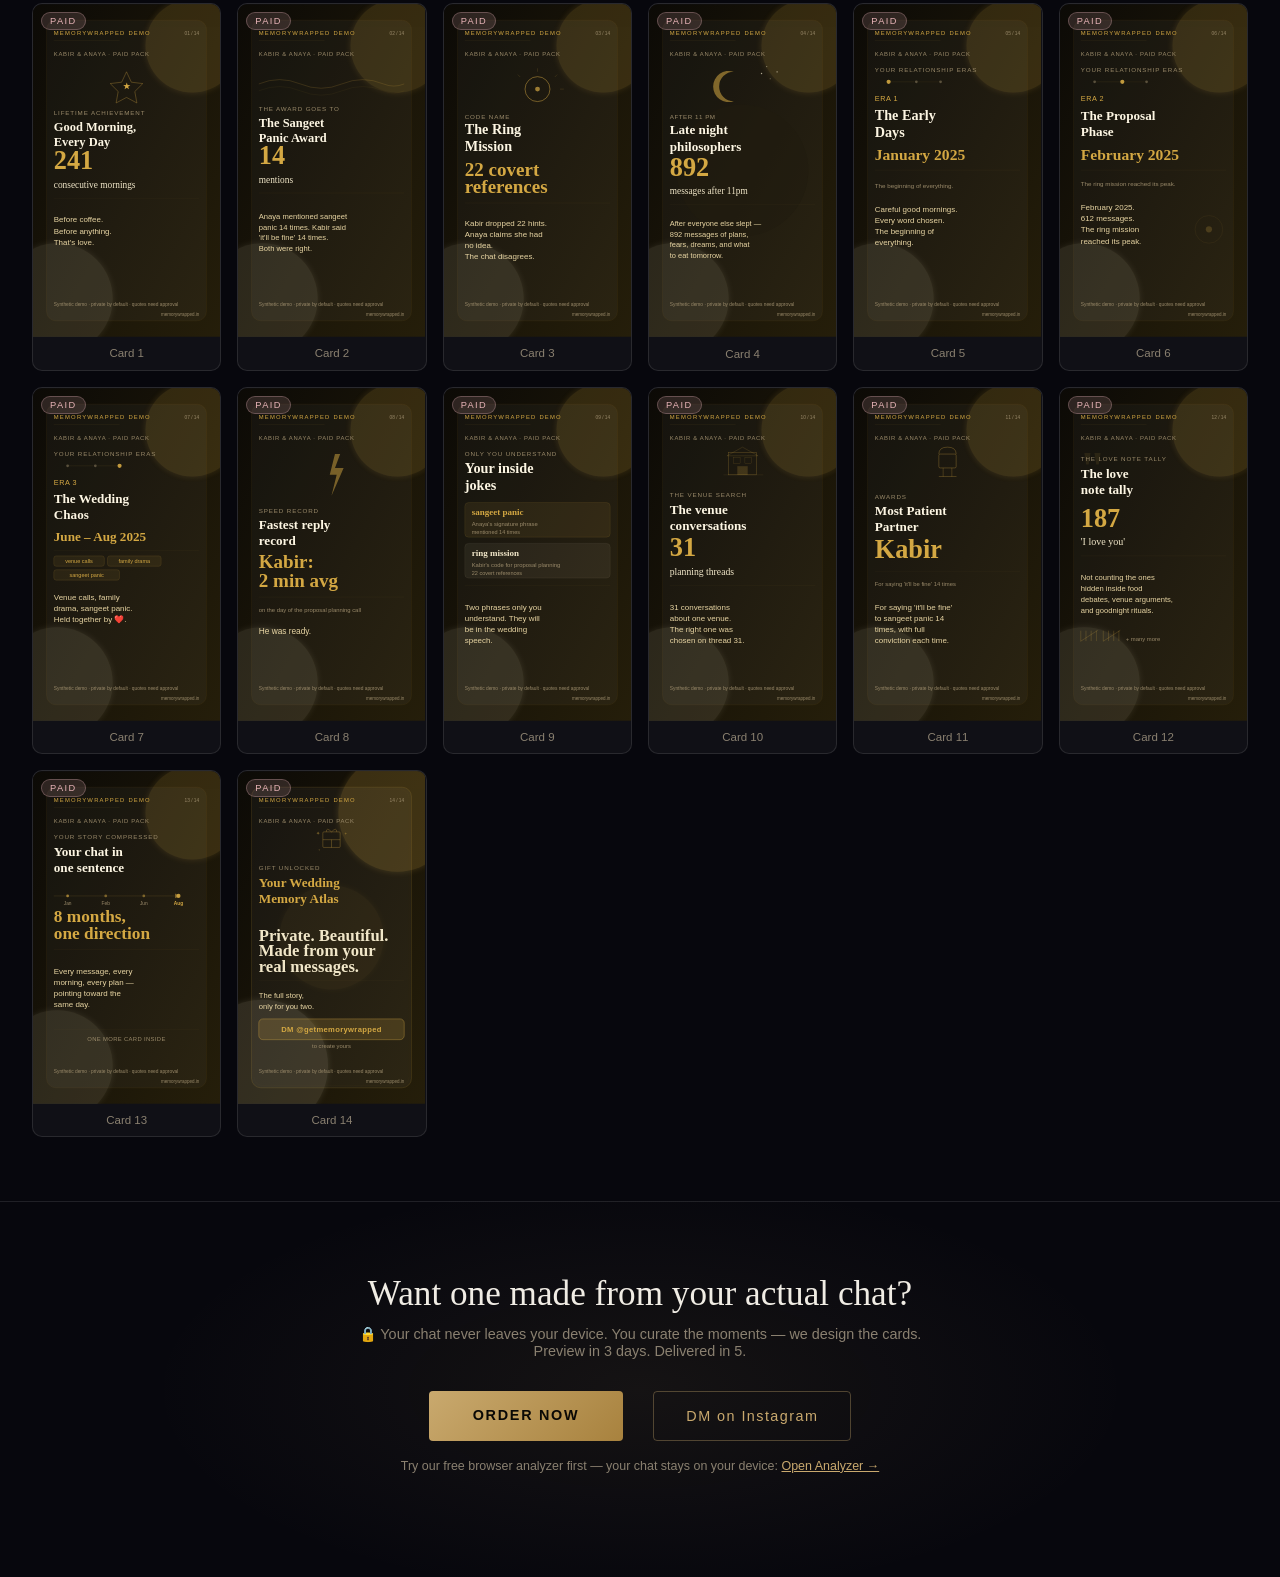
==== commit 7949700f: "Add GSAP animations, Book Edition theme, update CTAs and GAS endpoint - GSAP 3.12.5: hero scroll-pin" ====
--- a/card_gallery.html
+++ b/card_gallery.html
@@ -5,6 +5,13 @@
   <meta name="viewport" content="width=device-width, initial-scale=1"/>
   <title>MemoryWrapped — Sample Card Gallery</title>
   <meta name="description" content="Sample story cards from MemoryWrapped — all synthetic demo data. See what your WhatsApp Wrapped could look like."/>
+  <meta property="og:type" content="website"/>
+  <meta property="og:url" content="https://akshayad.github.io/memorywrapped-demo/card_gallery.html"/>
+  <meta property="og:title" content="MemoryWrapped — Sample Card Gallery"/>
+  <meta property="og:description" content="See what your WhatsApp Wrapped could look like. Story cards for couples, friends, weddings — all synthetic demo data."/>
+  <meta property="og:image" content="https://akshayad.github.io/memorywrapped-demo/assets/memorywrapped_mockup_v1.png"/>
+  <meta name="twitter:card" content="summary_large_image"/>
+  <meta name="twitter:image" content="https://akshayad.github.io/memorywrapped-demo/assets/memorywrapped_mockup_v1.png"/>
   <style>
     :root {
       --gold: #c9a96e;
@@ -187,7 +194,7 @@
   <div class="nav-brand">✧ MemoryWrapped — Demo Gallery</div>
   <div class="nav-right" style="display:flex;gap:20px;align-items:center;">
     <a href="analyzer/" style="color:#8a8070;text-decoration:none;font-size:0.75rem;">🔒 Try Analyzer Free</a>
-    <a href="https://dewalwar.gumroad.com/l/mewjz" target="_blank" style="background:#c9a96e;color:#07070d;padding:7px 16px;border-radius:20px;text-decoration:none;font-size:0.75rem;font-weight:700;letter-spacing:0.05em;">Order Now</a>
+    <a href="https://akshaydivyanka.in/#order" target="_blank" style="background:#c9a96e;color:#07070d;padding:7px 16px;border-radius:20px;text-decoration:none;font-size:0.75rem;font-weight:700;letter-spacing:0.05em;">Order Now</a>
   </div>
 </nav>
 
@@ -279,7 +286,7 @@
   <h2>Want one made from your actual chat?</h2>
   <p>🔒 Your chat never leaves your device. You curate the moments — we design the cards.<br>Preview in 3 days. Delivered in 5.</p>
   <div style="display:flex;gap:14px;flex-wrap:wrap;justify-content:center;margin-top:8px;">
-    <a href="https://dewalwar.gumroad.com/l/mewjz" target="_blank" class="btn-gold">Order on Gumroad — from ₹499</a>
+    <a href="https://akshaydivyanka.in/#order" target="_blank" class="btn-gold">Order Now</a>
     <a href="https://instagram.com/getmemorywrapped" target="_blank" class="btn-secondary-sm">DM on Instagram</a>
   </div>
   <p style="margin-top:18px;font-size:0.78rem;color:#8a8070;">Try our free browser analyzer first — your chat stays on your device: <a href="analyzer/" target="_blank" style="color:#c9a96e;">Open Analyzer →</a></p>
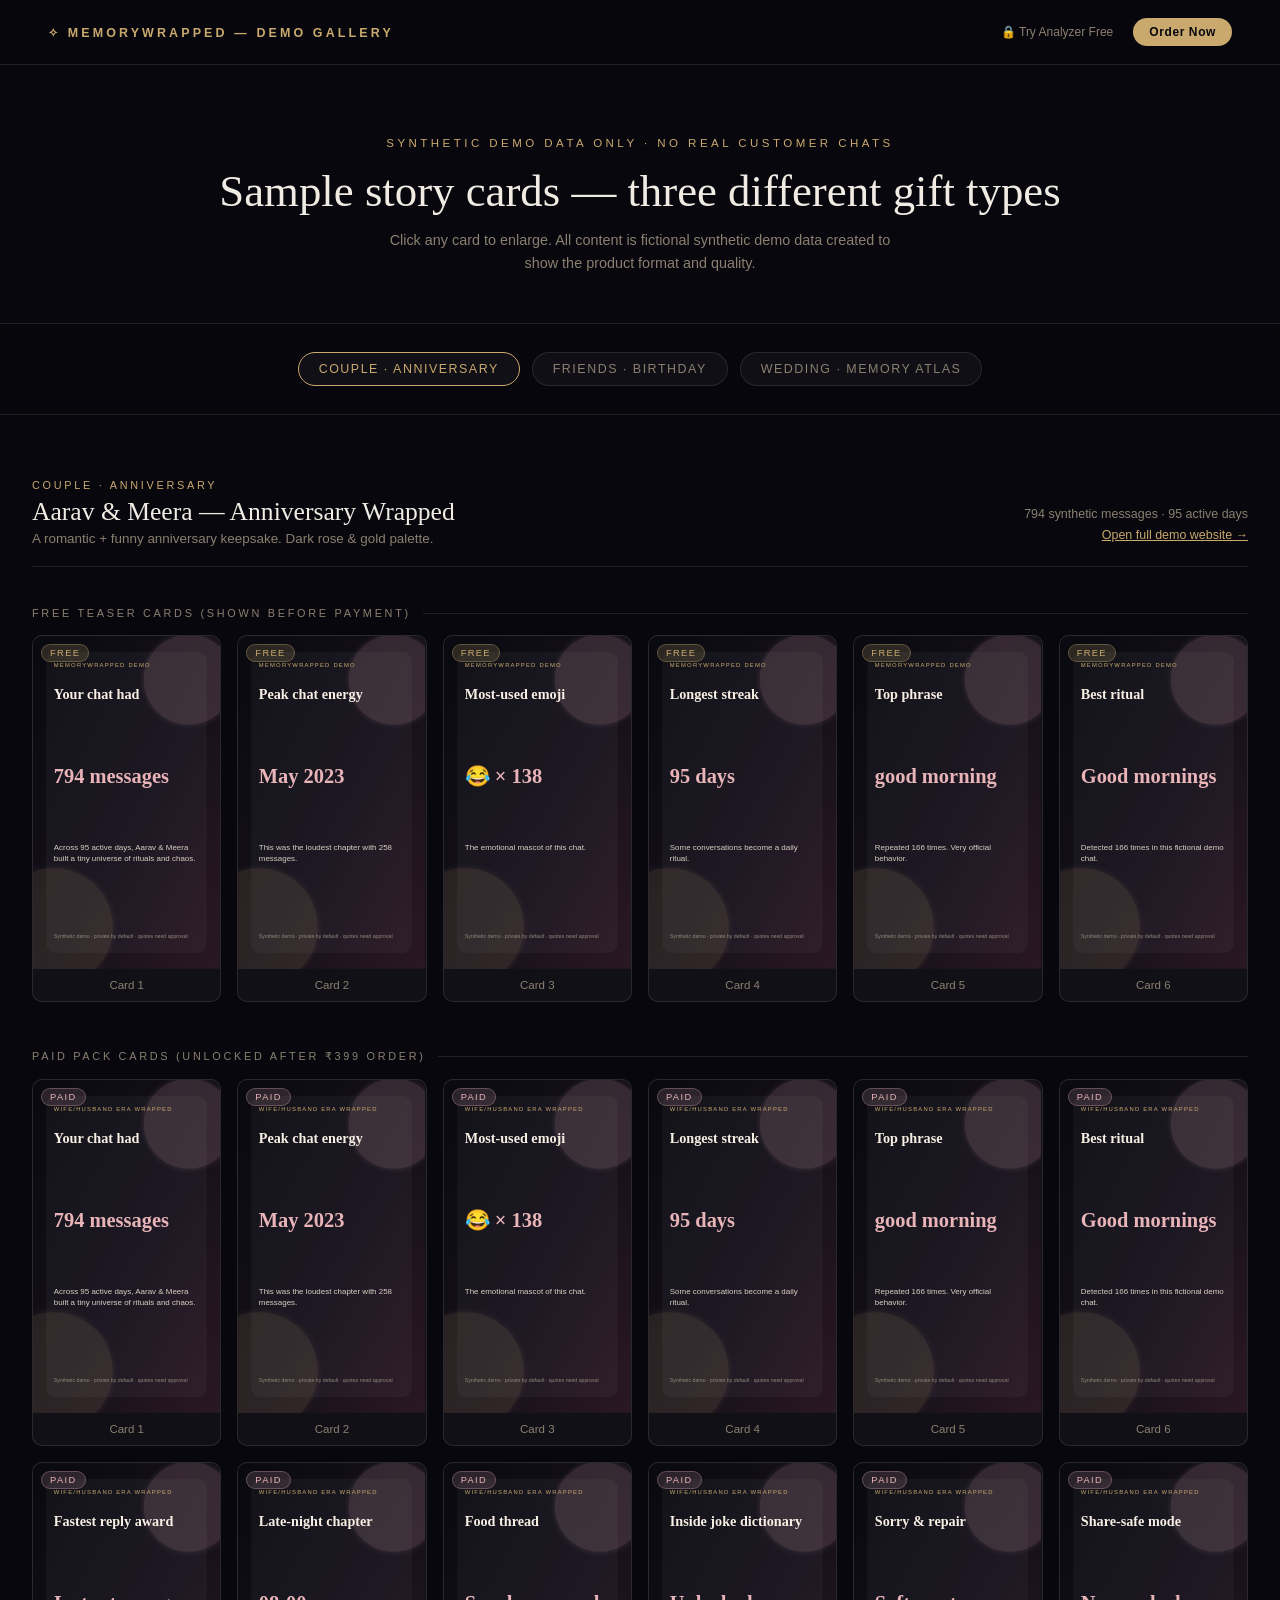
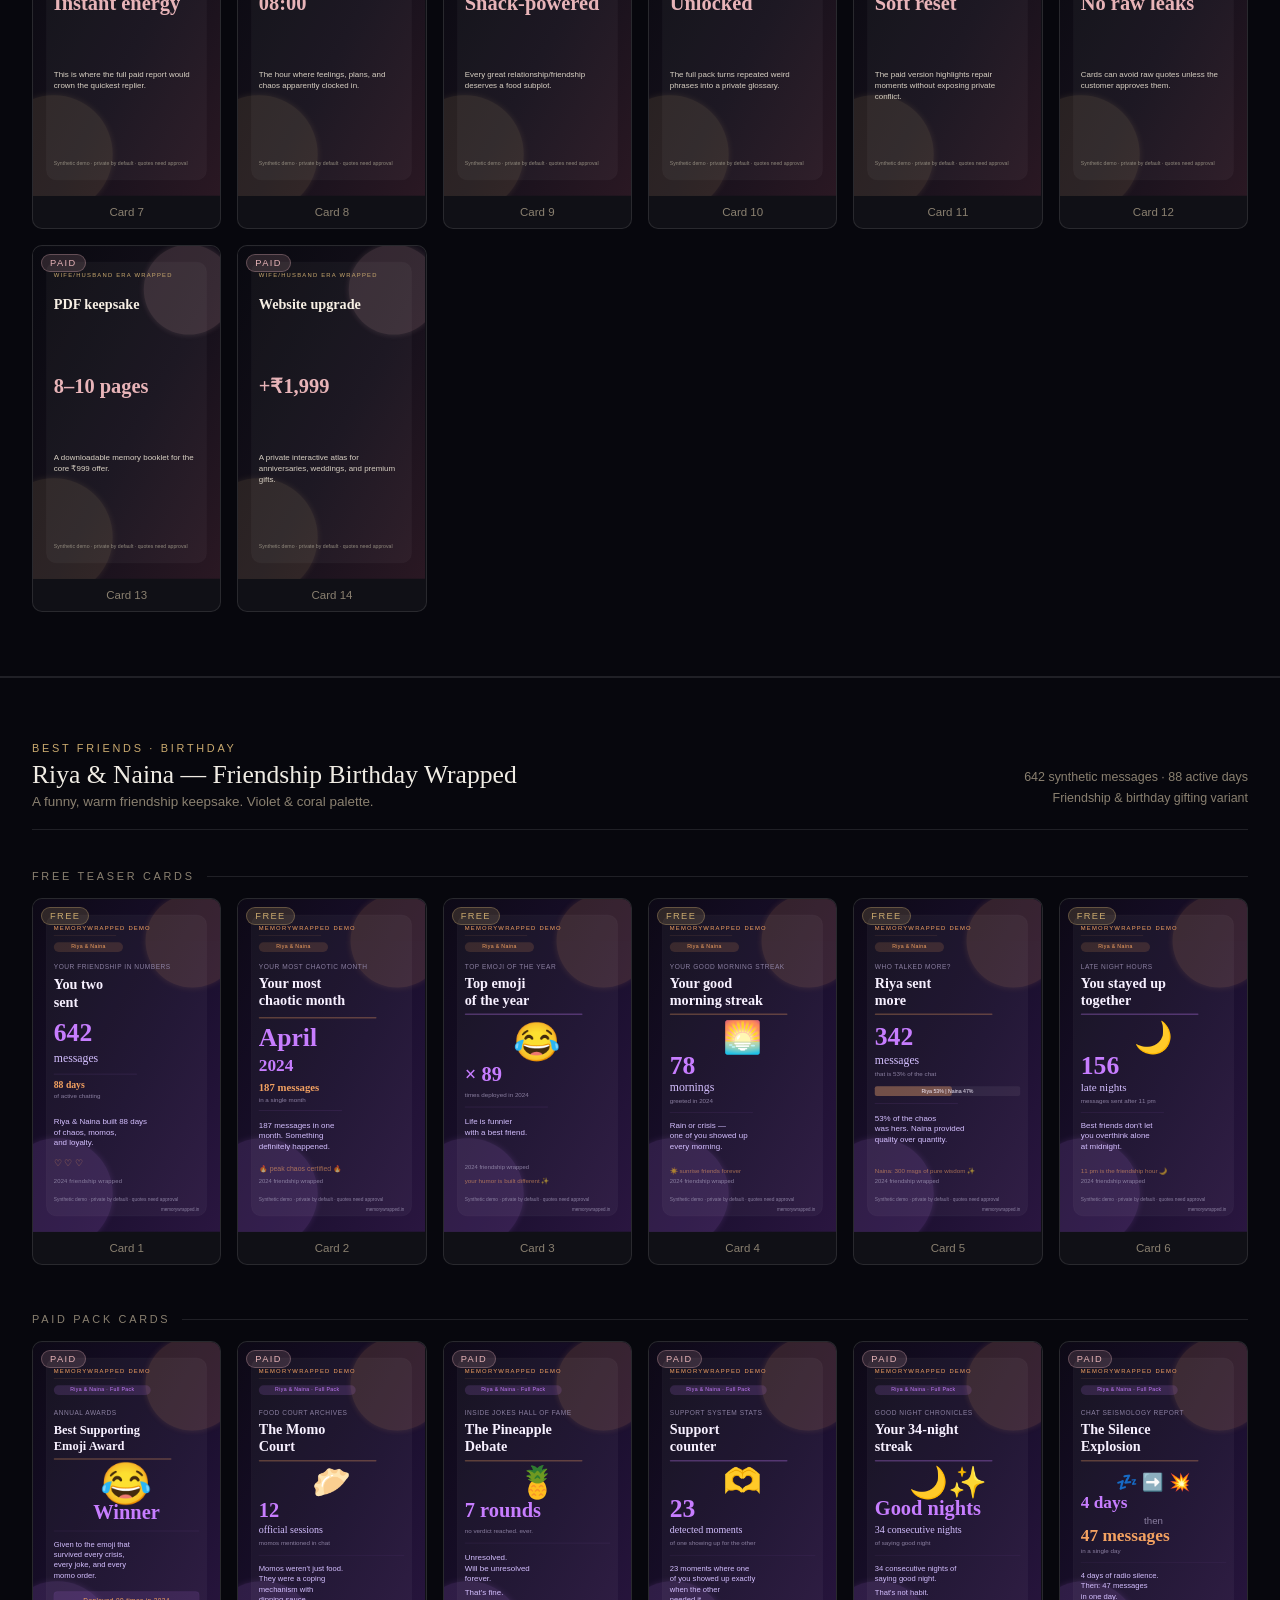
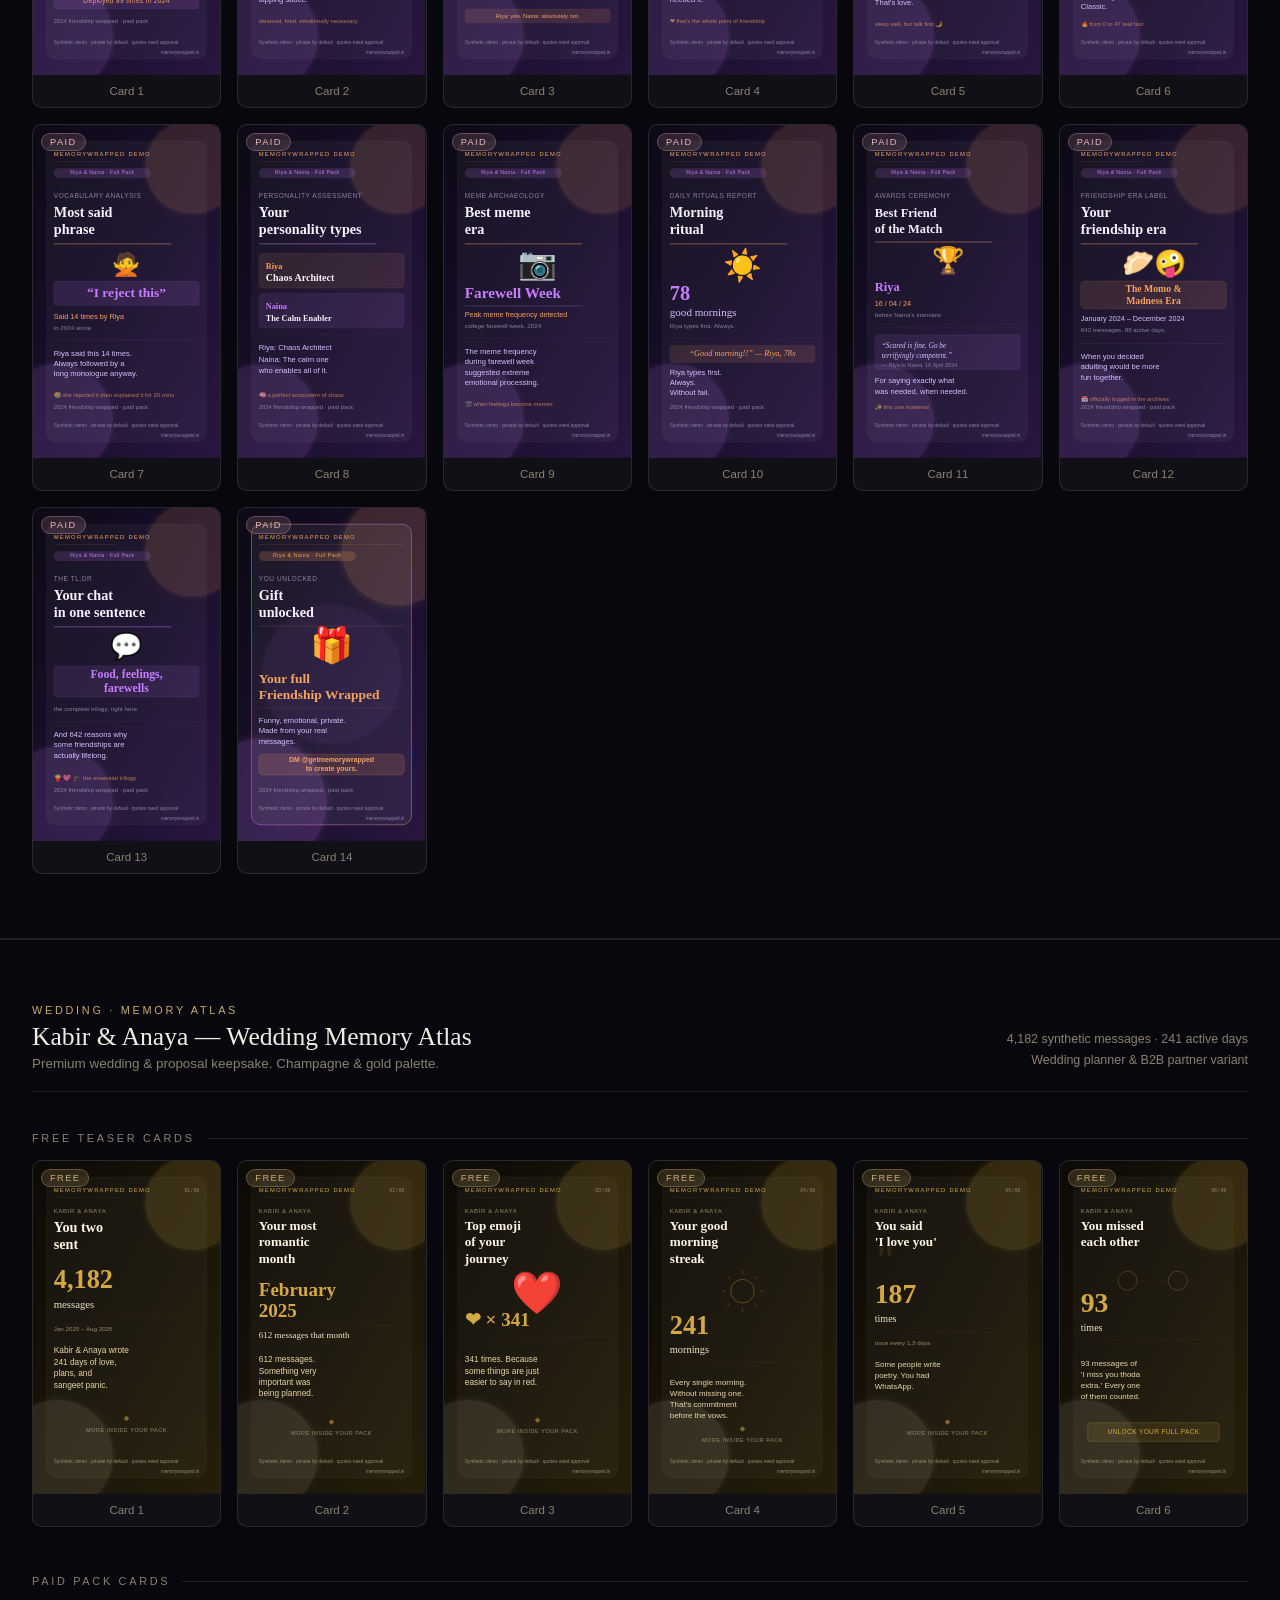
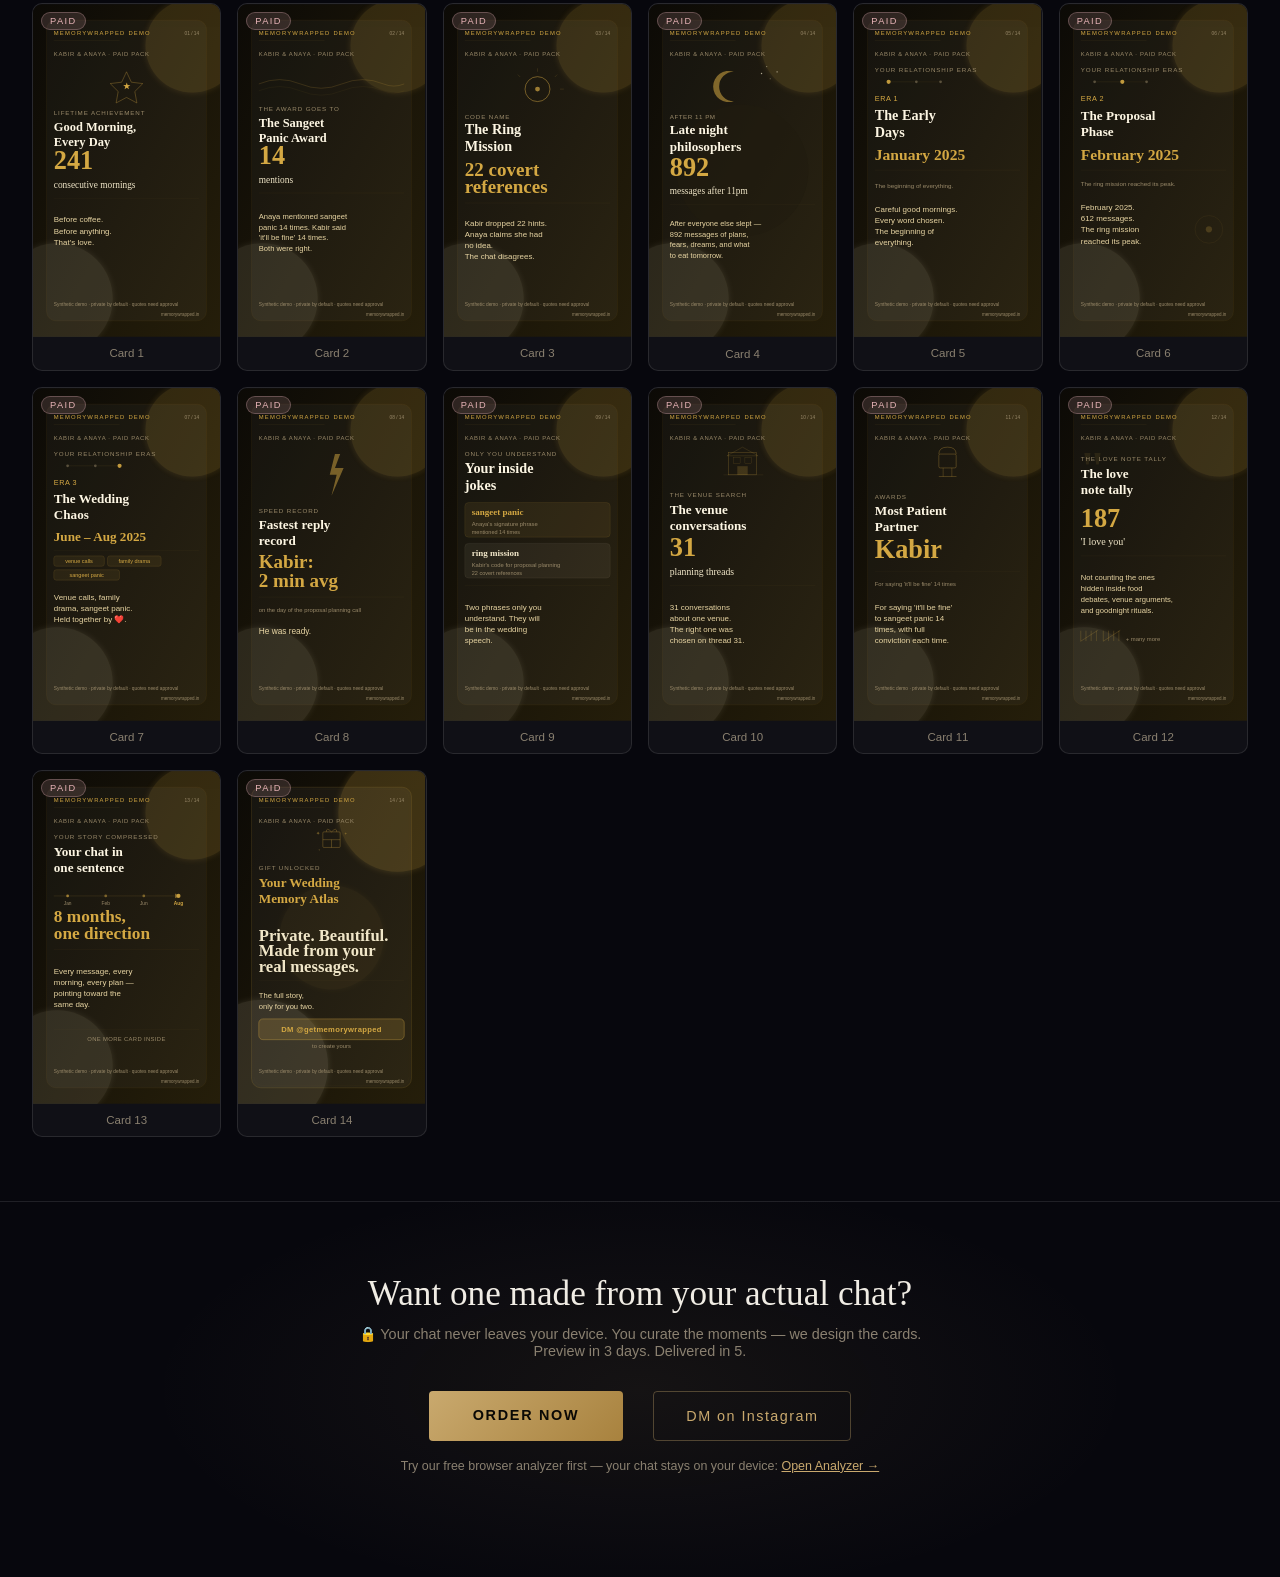
==== commit c831c881: "Fix Step 1 shake validation, update stale gallery price - Step 1 Continue button: shake drop zone + " ====
--- a/card_gallery.html
+++ b/card_gallery.html
@@ -229,7 +229,7 @@
     <!-- Populated by JS -->
   </div>
 
-  <div class="tier-label" style="margin-top:48px;">Paid pack cards (unlocked after ₹999 order)</div>
+  <div class="tier-label" style="margin-top:48px;">Paid pack cards (unlocked after ₹399 order)</div>
   <div class="cards-grid" id="am-paid-grid">
     <!-- Populated by JS -->
   </div>
